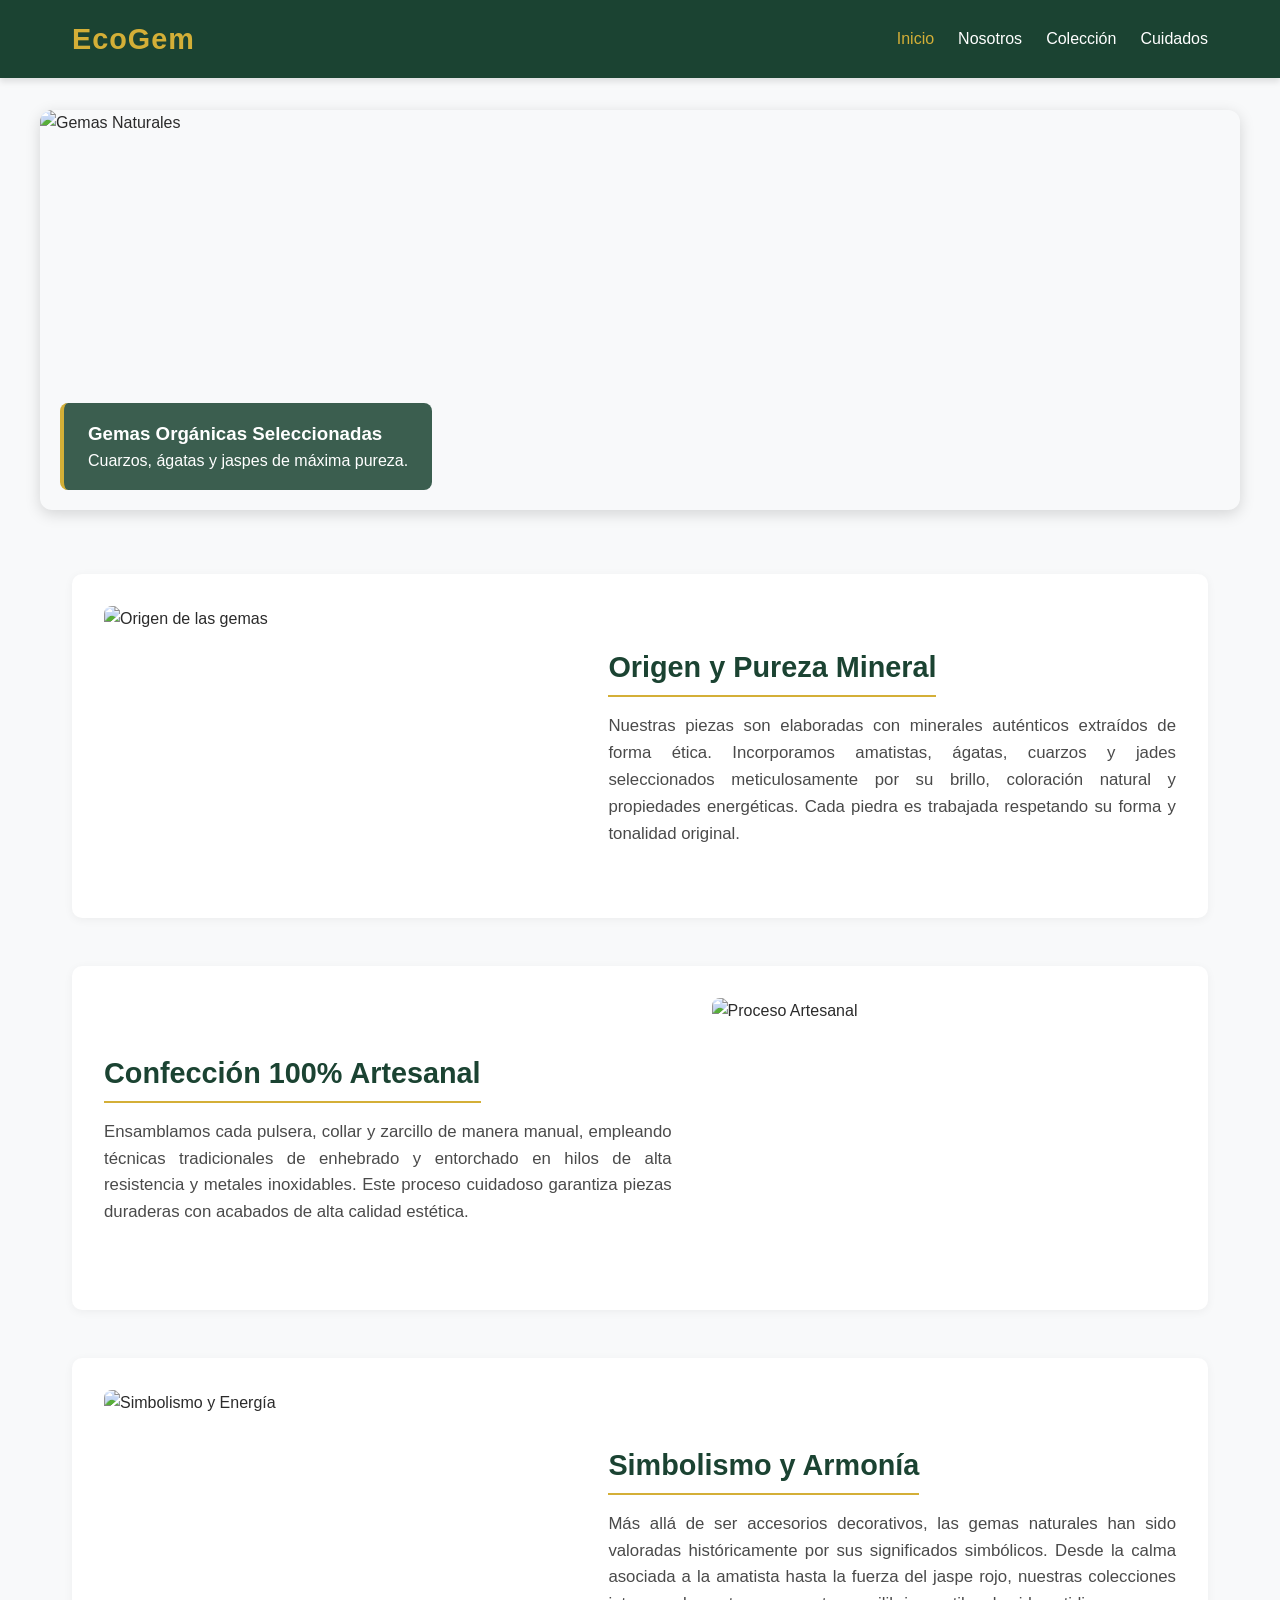
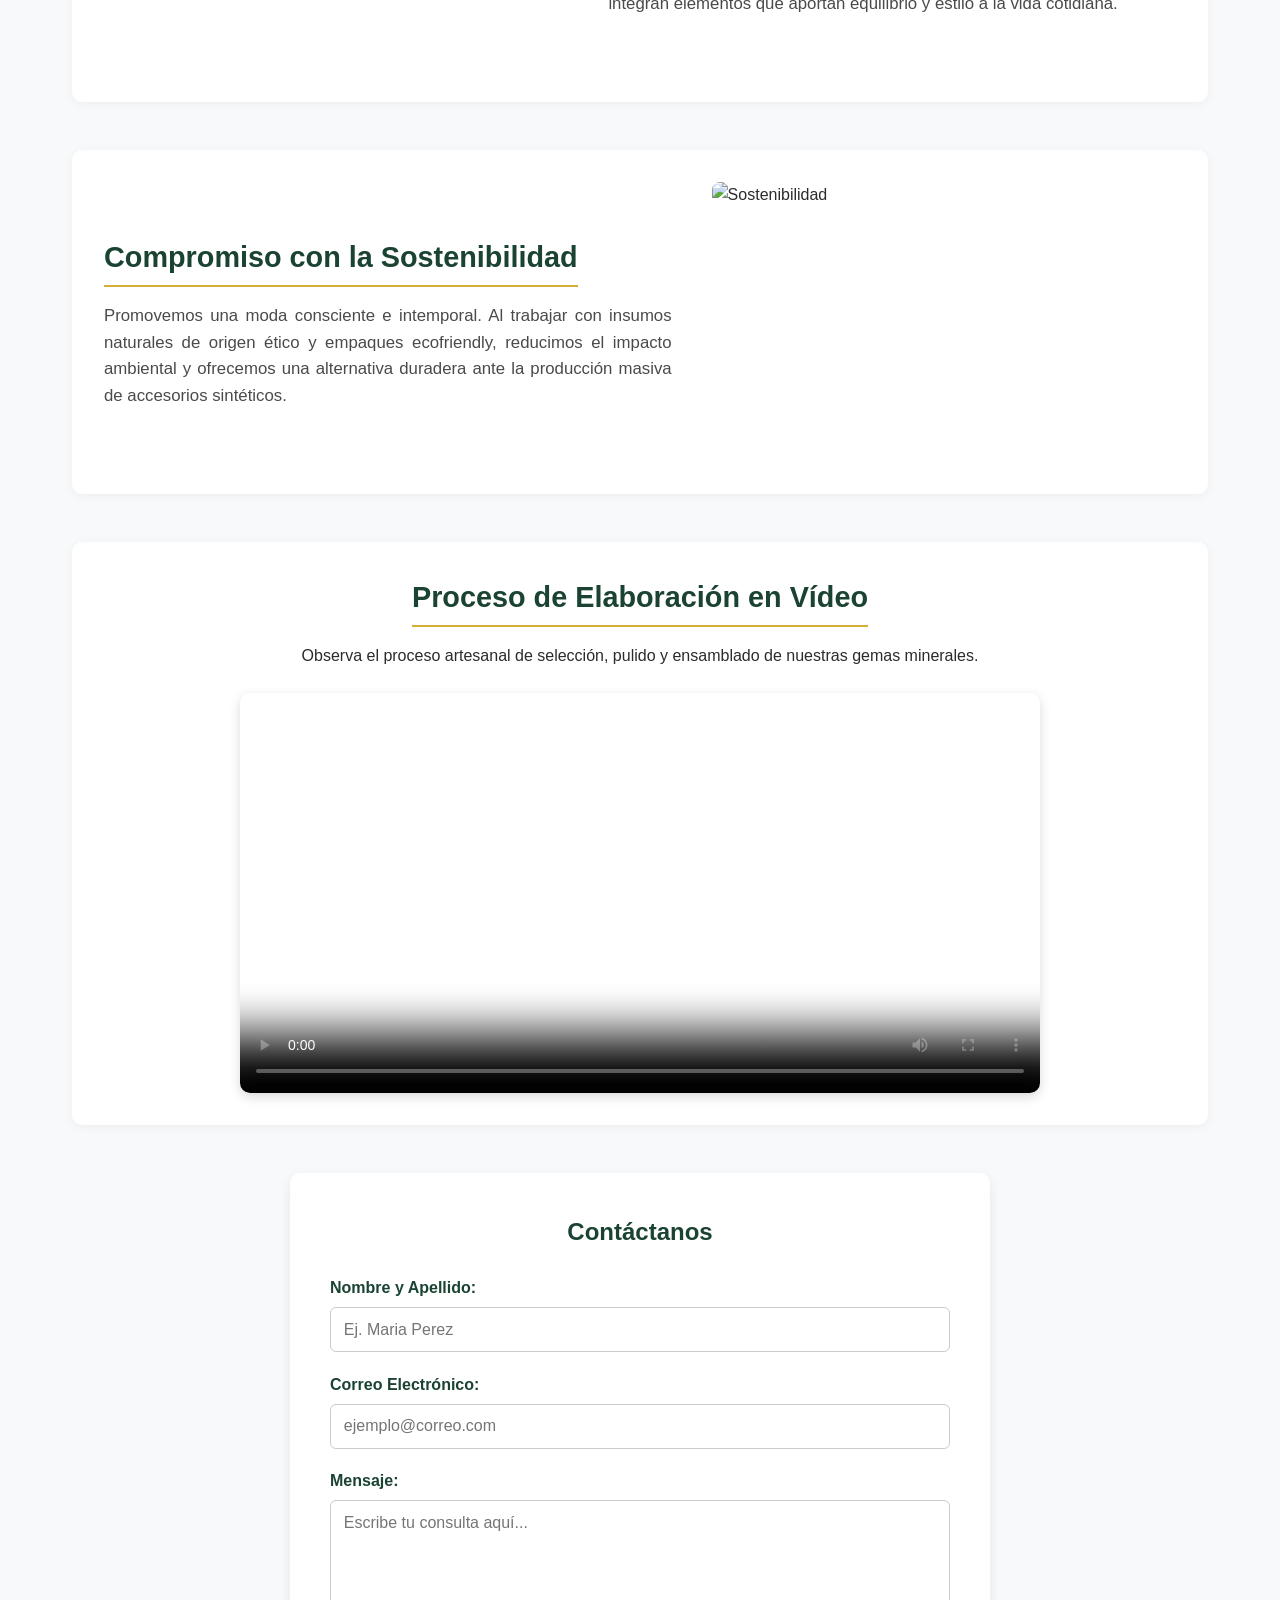
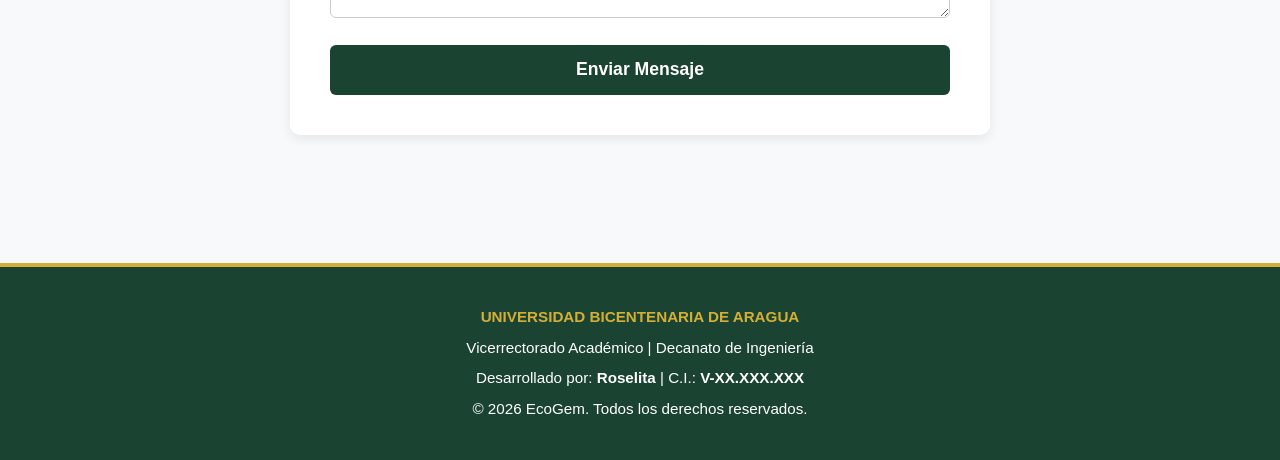
==== index.html @ ccf5cc25 "Rename index.html.txt to index.html" ====
<!DOCTYPE html>
<html lang="es">
<head>
    <meta charset="UTF-8">
    <meta name="viewport" content="width=device-width, initial-scale=1.0">
    <title>EcoGem | Bisutería Fina y Gemas Naturales</title>
    <link rel="stylesheet" href="estilos.css">
</head>
<body>

    <!-- NAVBAR (Menú de Navegación) -->
    <header>
        <nav class="navbar">
            <a href="index.html" class="logo">EcoGem</a>
            <ul class="nav-links">
                <li><a href="index.html" class="active">Inicio</a></li>
                <li><a href="nosotros.html">Nosotros</a></li>
                <li><a href="coleccion.html">Colección</a></li>
                <li><a href="cuidados.html">Cuidados</a></li>
            </ul>
        </nav>
    </header>

    <!-- SLIDER (Carrusel de Imágenes) -->
    <div class="slider-container">
        <div class="slides">
            <div class="slide">
                <img src="https://images.unsplash.com/photo-1535632066927-ab7c9ab60908?auto=format&fit=crop&w=1200&q=80" alt="Gemas Naturales">
                <div class="slide-caption">
                    <h3>Gemas Orgánicas Seleccionadas</h3>
                    <p>Cuarzos, ágatas y jaspes de máxima pureza.</p>
                </div>
            </div>
            <div class="slide">
                <img src="https://images.unsplash.com/photo-1599643478518-a784e5dc4c8f?auto=format&fit=crop&w=1200&q=80" alt="Diseño Artesanal">
                <div class="slide-caption">
                    <h3>Diseño Exclusivo y Artesanal</h3>
                    <p>Cada pieza cuenta una historia única e irrepetible.</p>
                </div>
            </div>
            <div class="slide">
                <img src="https://images.unsplash.com/photo-1611591475193-270830403f7a?auto=format&fit=crop&w=1200&q=80" alt="Bisutería Fina">
                <div class="slide-caption">
                    <h3>Elegancia Atemporal</h3>
                    <p>Complementos diseñados para resaltar tu personalidad.</p>
                </div>
            </div>
        </div>
    </div>

    <!-- CONTENIDO PRINCIPAL: 4 SECCIONES DE INFORMACIÓN -->
    <main class="container">

        <!-- Sección 1 -->
        <section class="section-info">
            <img src="https://images.unsplash.com/photo-1515562141207-7a88fb7ce338?auto=format&fit=crop&w=600&q=80" alt="Origen de las gemas">
            <div class="section-text">
                <h2>Origen y Pureza Mineral</h2>
                <p>Nuestras piezas son elaboradas con minerales auténticos extraídos de forma ética. Incorporamos amatistas, ágatas, cuarzos y jades seleccionados meticulosamente por su brillo, coloración natural y propiedades energéticas. Cada piedra es trabajada respetando su forma y tonalidad original.</p>
            </div>
        </section>

        <!-- Sección 2 (Reverse) -->
        <section class="section-info reverse">
            <img src="https://images.unsplash.com/photo-1605100804763-247f67b3557e?auto=format&fit=crop&w=600&q=80" alt="Proceso Artesanal">
            <div class="section-text">
                <h2>Confección 100% Artesanal</h2>
                <p>Ensamblamos cada pulsera, collar y zarcillo de manera manual, empleando técnicas tradicionales de enhebrado y entorchado en hilos de alta resistencia y metales inoxidables. Este proceso cuidadoso garantiza piezas duraderas con acabados de alta calidad estética.</p>
            </div>
        </section>

        <!-- Sección 3 -->
        <section class="section-info">
            <img src="https://images.unsplash.com/photo-1535632066927-ab7c9ab60908?auto=format&fit=crop&w=600&q=80" alt="Simbolismo y Energía">
            <div class="section-text">
                <h2>Simbolismo y Armonía</h2>
                <p>Más allá de ser accesorios decorativos, las gemas naturales han sido valoradas históricamente por sus significados simbólicos. Desde la calma asociada a la amatista hasta la fuerza del jaspe rojo, nuestras colecciones integran elementos que aportan equilibrio y estilo a la vida cotidiana.</p>
            </div>
        </section>

        <!-- Sección 4 (Reverse) -->
        <section class="section-info reverse">
            <img src="https://images.unsplash.com/photo-1611591475193-270830403f7a?auto=format&fit=crop&w=600&q=80" alt="Sostenibilidad">
            <div class="section-text">
                <h2>Compromiso con la Sostenibilidad</h2>
                <p>Promovemos una moda consciente e intemporal. Al trabajar con insumos naturales de origen ético y empaques ecofriendly, reducimos el impacto ambiental y ofrecemos una alternativa duradera ante la producción masiva de accesorios sintéticos.</p>
            </div>
        </section>

        <!-- SECCIÓN DE VÍDEO EN FORMATO WEB HTML5 -->
        <section class="video-section">
            <h2>Proceso de Elaboración en Vídeo</h2>
            <p>Observa el proceso artesanal de selección, pulido y ensamblado de nuestras gemas minerales.</p>
            <div class="video-wrapper">
                <video controls poster="https://images.unsplash.com/photo-1599643478518-a784e5dc4c8f?auto=format&fit=crop&w=800&q=80">
                    <source src="https://commondatastorage.googleapis.com/gtv-videos-bucket/sample/ForBiggerBlazes.mp4" type="video/mp4">
                    Tu navegador no soporta el formato de vídeo web HTML5.
                </video>
            </div>
        </section>

        <!-- FORMULARIO DE CONTACTO CON VALIDACIÓN REQUIRED -->
        <section class="contact-section">
            <h2>Contáctanos</h2>
            <form action="#" method="POST">
                <div class="form-group">
                    <label for="nombre">Nombre y Apellido:</label>
                    <input type="text" id="nombre" name="nombre" placeholder="Ej. Maria Perez" required>
                </div>
                <div class="form-group">
                    <label for="email">Correo Electrónico:</label>
                    <input type="email" id="email" name="email" placeholder="ejemplo@correo.com" required>
                </div>
                <div class="form-group">
                    <label for="mensaje">Mensaje:</label>
                    <textarea id="mensaje" name="mensaje" rows="5" placeholder="Escribe tu consulta aquí..." required></textarea>
                </div>
                <button type="submit" class="btn-submit">Enviar Mensaje</button>
            </form>
        </section>

    </main>

    <!-- FOOTER INSTITUCIONAL -->
    <footer>
        <p class="footer-brand">UNIVERSIDAD BICENTENARIA DE ARAGUA</p>
        <p>Vicerrectorado Académico | Decanato de Ingeniería</p>
        <p>Desarrollado por: <strong>Roselita</strong> | C.I.: <strong>V-XX.XXX.XXX</strong></p>
        <p>&copy; 2026 EcoGem. Todos los derechos reservados.</p>
    </footer>

</body>
</html>
---- estilos.css ----
/* ===================================================
   ESTILOS GLOBALES - ECOGEM
   Paleta: Verde Esmeralda (#1b4332), Dorado (#d4af37), 
   Fondo Claro (#f8f9fa), Texto Oscuro (#2b2b2b)
   =================================================== */

* {
    margin: 0;
    padding: 0;
    box-sizing: border-box;
    font-family: 'Segoe UI', Tahoma, Geneva, Verdana, sans-serif;
}

body {
    background-color: #f8f9fa;
    color: #2b2b2b;
    line-height: 1.6;
}

/* --- HEADER Y NAVBAR --- */
header {
    background-color: #1b4332;
    position: sticky;
    top: 0;
    z-index: 1000;
    box-shadow: 0 4px 6px rgba(0, 0, 0, 0.1);
}

.navbar {
    display: flex;
    justify-content: space-between;
    align-items: center;
    max-width: 1200px;
    margin: 0 auto;
    padding: 1rem 2rem;
}

.logo {
    color: #d4af37;
    font-size: 1.8rem;
    font-weight: bold;
    text-decoration: none;
    letter-spacing: 1px;
}

.nav-links {
    list-style: none;
    display: flex;
    gap: 1.5rem;
}

.nav-links a {
    color: #ffffff;
    text-decoration: none;
    font-weight: 500;
    transition: color 0.3s ease;
}

.nav-links a:hover,
.nav-links a.active {
    color: #d4af37;
}

/* --- SLIDER / CARRUSEL CON CSS --- */
.slider-container {
    max-width: 1200px;
    margin: 2rem auto;
    position: relative;
    overflow: hidden;
    border-radius: 12px;
    box-shadow: 0 4px 15px rgba(0, 0, 0, 0.15);
}

.slides {
    display: flex;
    width: 300%;
    animation: slideAnimation 12s infinite ease-in-out;
}

.slide {
    width: 33.333%;
    position: relative;
}

.slide img {
    width: 100%;
    height: 400px;
    object-fit: cover;
    display: block;
}

.slide-caption {
    position: absolute;
    bottom: 20px;
    left: 20px;
    background: rgba(27, 67, 50, 0.85);
    color: #ffffff;
    padding: 1rem 1.5rem;
    border-radius: 8px;
    border-left: 4px solid #d4af37;
}

@keyframes slideAnimation {
    0%, 28% { transform: translateX(0%); }
    33%, 61% { transform: translateX(-33.333%); }
    66%, 95% { transform: translateX(-66.666%); }
    100% { transform: translateX(0%); }
}

/* --- SECCIONES DE INFORMACIÓN --- */
.container {
    max-width: 1200px;
    margin: 0 auto;
    padding: 2rem;
}

.section-info {
    display: flex;
    align-items: center;
    gap: 2.5rem;
    margin-bottom: 3rem;
    background-color: #ffffff;
    padding: 2rem;
    border-radius: 10px;
    box-shadow: 0 2px 10px rgba(0, 0, 0, 0.05);
}

.section-info.reverse {
    flex-direction: row-reverse;
}

.section-info img {
    width: 45%;
    height: 280px;
    object-fit: cover;
    border-radius: 8px;
}

.section-text {
    width: 55%;
}

.section-text h2 {
    color: #1b4332;
    margin-bottom: 1rem;
    font-size: 1.8rem;
    border-bottom: 2px solid #d4af37;
    display: inline-block;
    padding-bottom: 0.3rem;
}

.section-text p {
    color: #4a4a4a;
    font-size: 1.05rem;
    text-align: justify;
}

/* --- SECCIÓN DE VÍDEO MULTIMEDIA WEB --- */
.video-section {
    background-color: #ffffff;
    padding: 2rem;
    border-radius: 10px;
    margin-bottom: 3rem;
    text-align: center;
    box-shadow: 0 2px 10px rgba(0, 0, 0, 0.05);
}

.video-section h2 {
    color: #1b4332;
    margin-bottom: 1rem;
    font-size: 1.8rem;
    border-bottom: 2px solid #d4af37;
    display: inline-block;
    padding-bottom: 0.3rem;
}

.video-wrapper {
    margin-top: 1.5rem;
    display: flex;
    justify-content: center;
}

.video-wrapper video {
    width: 100%;
    max-width: 800px;
    height: auto;
    border-radius: 10px;
    box-shadow: 0 4px 12px rgba(0, 0, 0, 0.15);
}

/* --- FORMULARIO DE CONTACTO --- */
.contact-section {
    background-color: #ffffff;
    padding: 2.5rem;
    border-radius: 10px;
    max-width: 700px;
    margin: 3rem auto;
    box-shadow: 0 4px 12px rgba(0, 0, 0, 0.08);
}

.contact-section h2 {
    text-align: center;
    color: #1b4332;
    margin-bottom: 1.5rem;
}

.form-group {
    margin-bottom: 1.2rem;
}

.form-group label {
    display: block;
    margin-bottom: 0.4rem;
    font-weight: 600;
    color: #1b4332;
}

.form-group input,
.form-group textarea {
    width: 100%;
    padding: 0.8rem;
    border: 1px solid #cccccc;
    border-radius: 6px;
    font-size: 1rem;
    transition: border-color 0.3s ease;
}

.form-group input:focus,
.form-group textarea:focus {
    outline: none;
    border-color: #1b4332;
    box-shadow: 0 0 5px rgba(27, 67, 50, 0.3);
}

.btn-submit {
    width: 100%;
    background-color: #1b4332;
    color: #ffffff;
    padding: 0.9rem;
    border: none;
    border-radius: 6px;
    font-size: 1.1rem;
    font-weight: bold;
    cursor: pointer;
    transition: background-color 0.3s ease;
}

.btn-submit:hover {
    background-color: #2d6a4f;
}

/* --- FOOTER / PIE DE PÁGINA --- */
footer {
    background-color: #1b4332;
    color: #ffffff;
    padding: 2rem 1rem;
    text-align: center;
    margin-top: 3rem;
    border-top: 4px solid #d4af37;
}

footer p {
    margin: 0.4rem 0;
    font-size: 0.95rem;
}

.footer-brand {
    font-weight: bold;
    color: #d4af37;
}
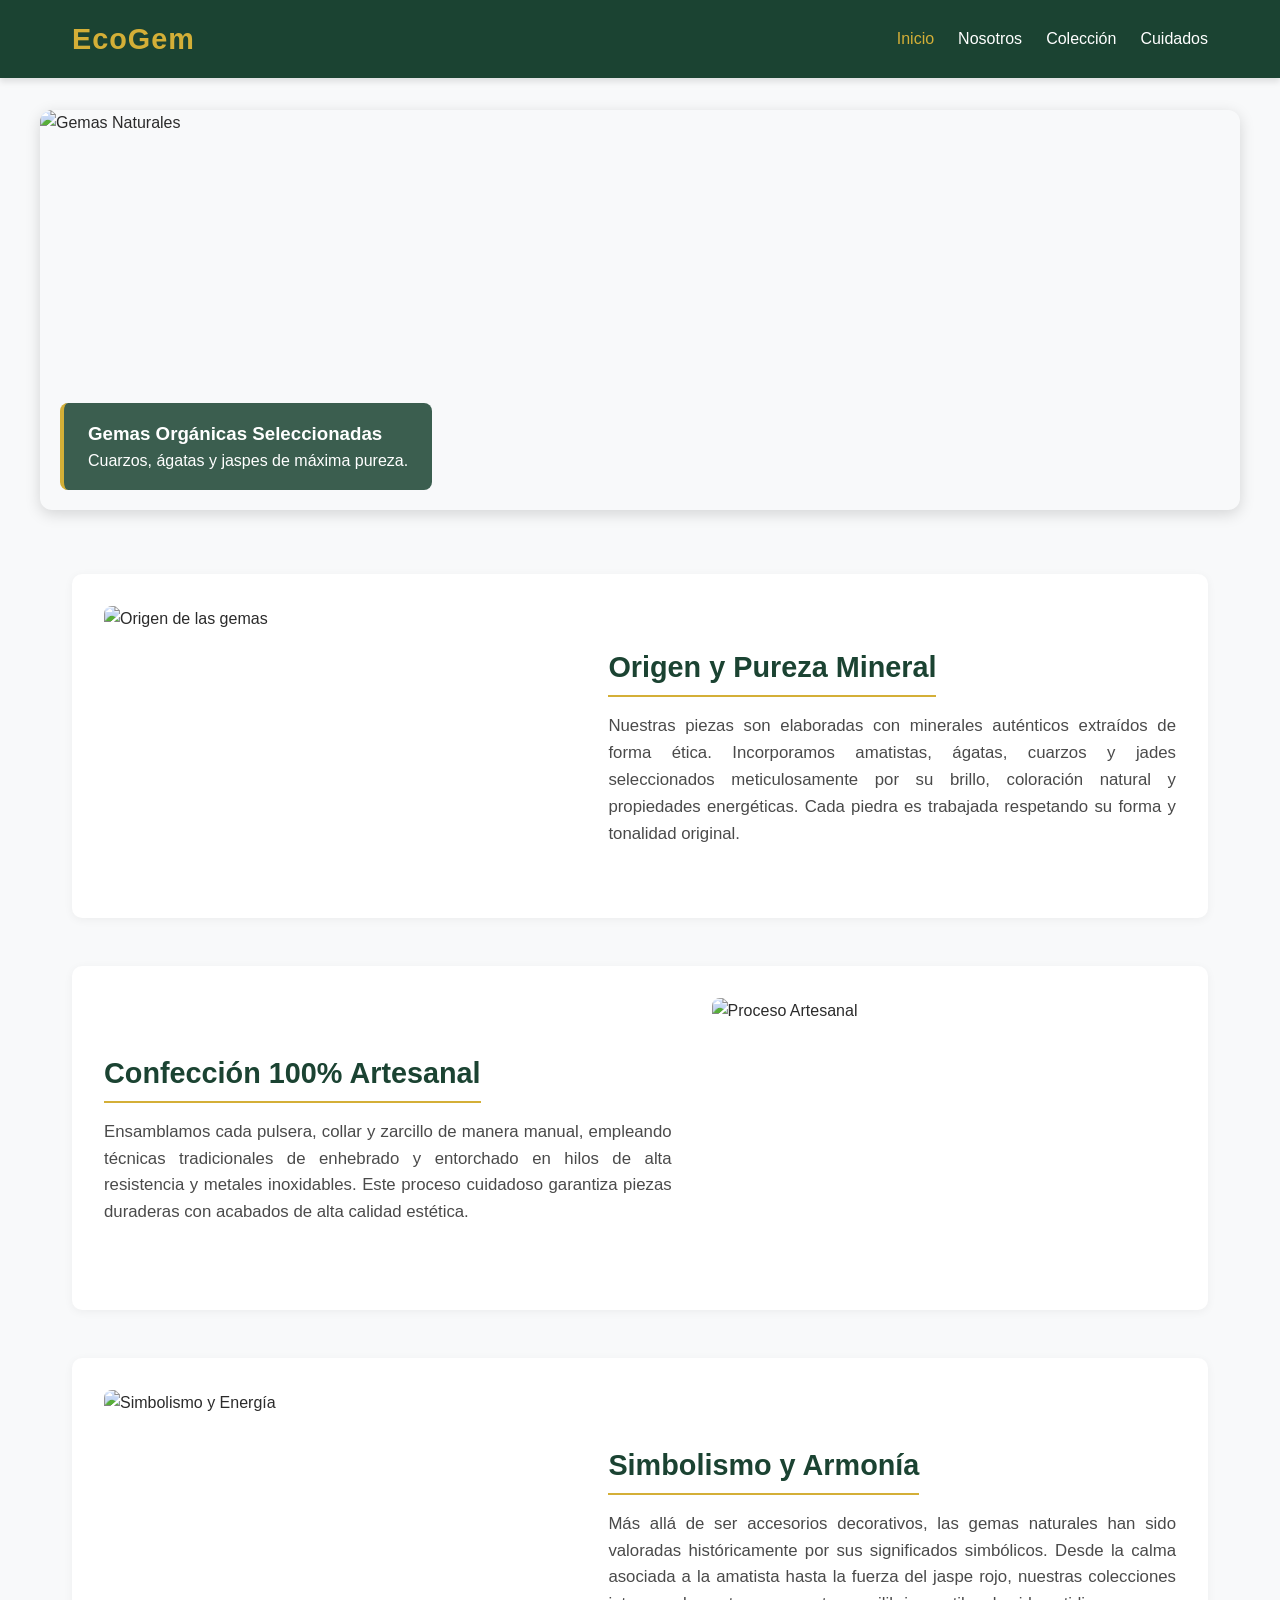
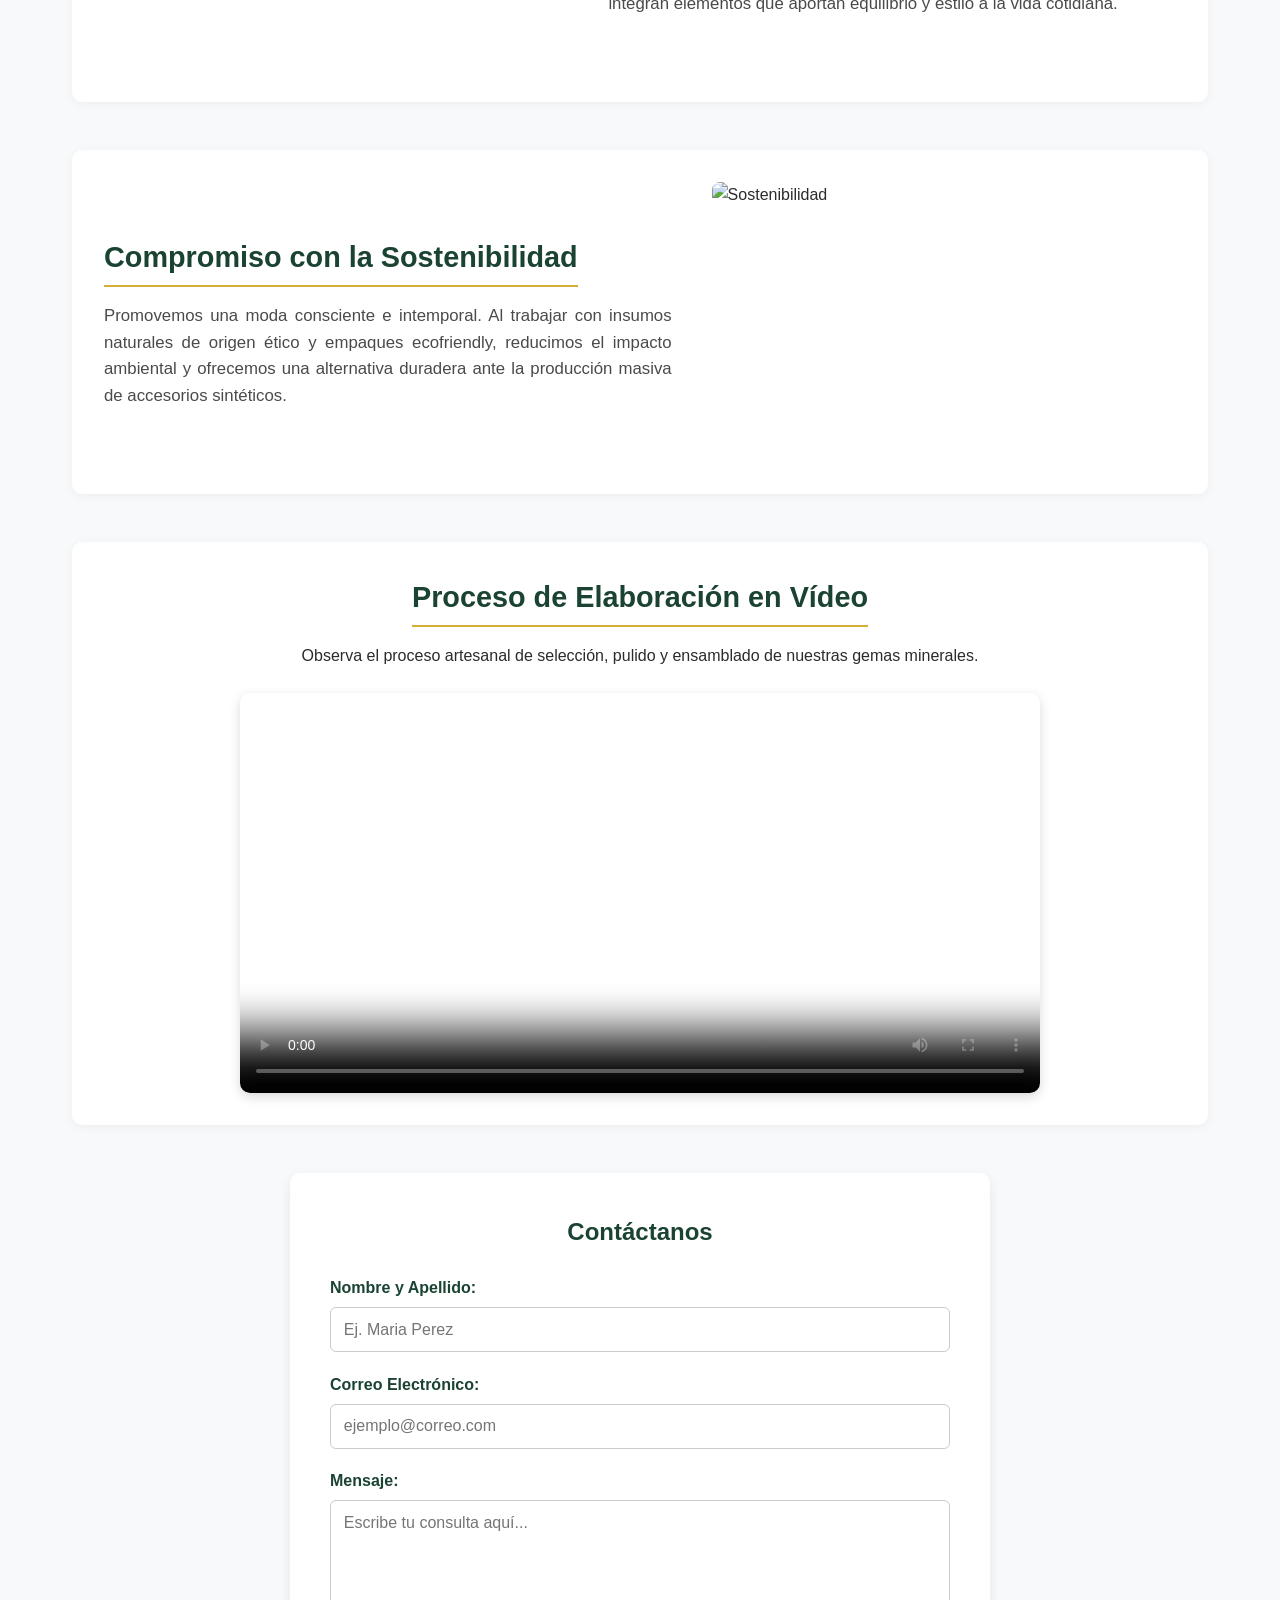
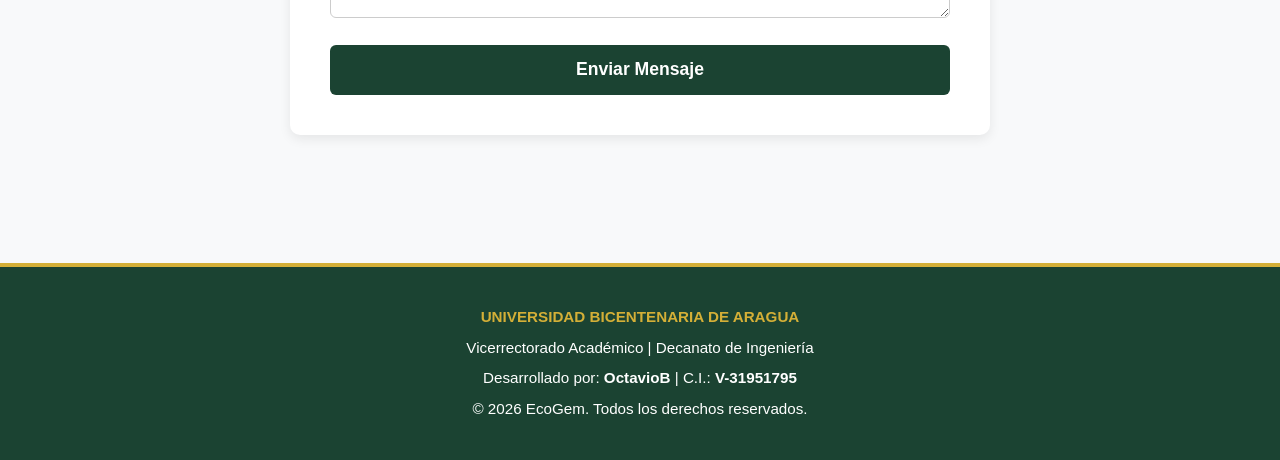
==== commit b5fb575e: "Update index.html with new content and structure The HTML file has been updated to include new conte" ====
--- a/index.html
+++ b/index.html
@@ -125,7 +125,7 @@
     <footer>
         <p class="footer-brand">UNIVERSIDAD BICENTENARIA DE ARAGUA</p>
         <p>Vicerrectorado Académico | Decanato de Ingeniería</p>
-        <p>Desarrollado por: <strong>Roselita</strong> | C.I.: <strong>V-XX.XXX.XXX</strong></p>
+        <p>Desarrollado por: <strong>OctavioB</strong> | C.I.: <strong>V-31951795</strong></p>
         <p>&copy; 2026 EcoGem. Todos los derechos reservados.</p>
     </footer>
 
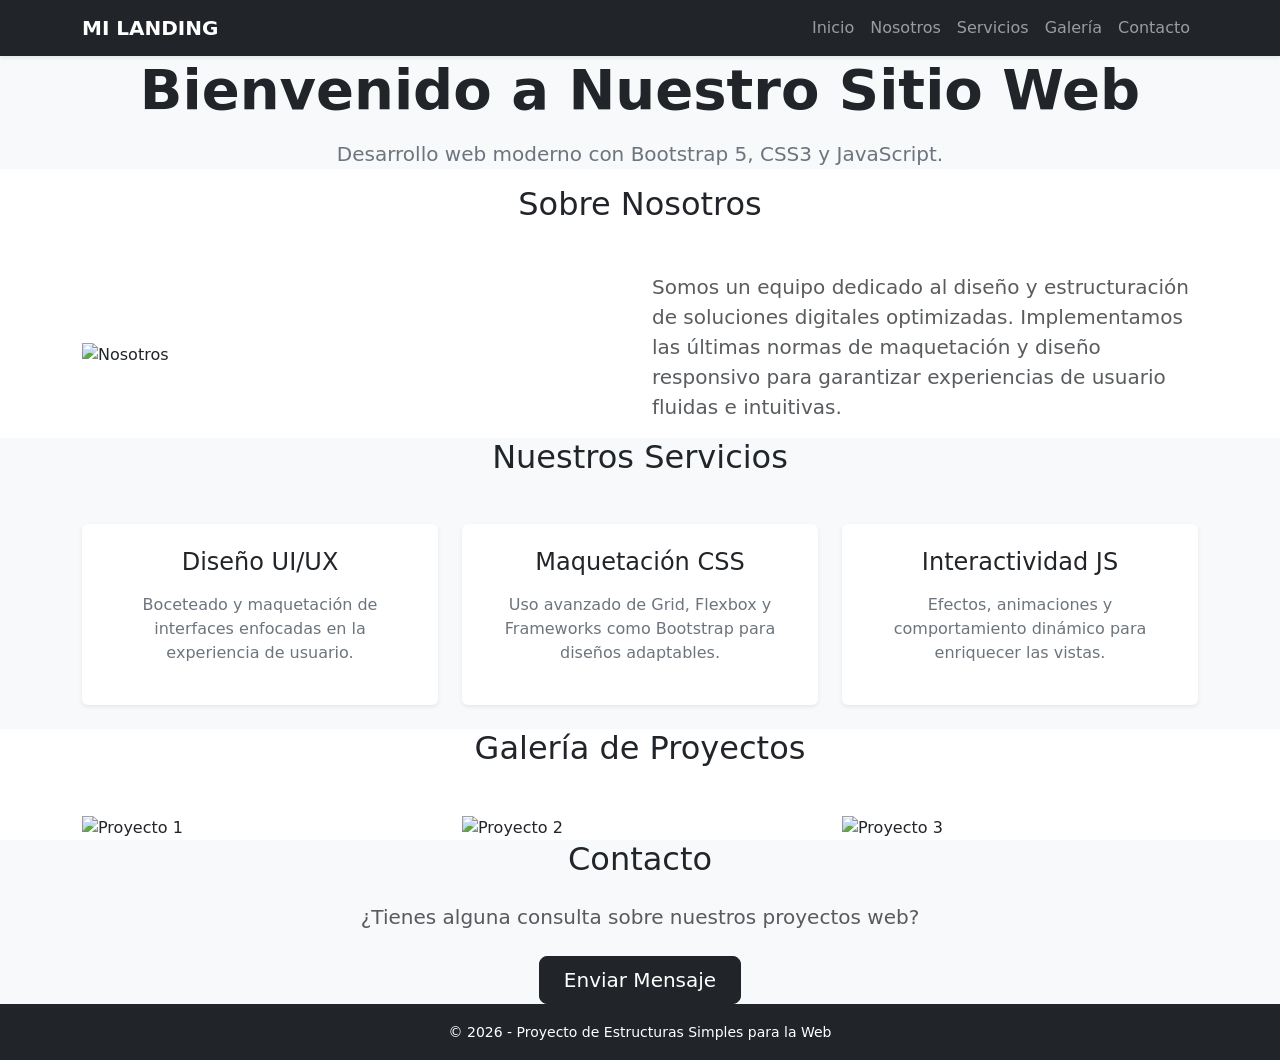
==== commit 7cd12832: "Replace EcoGem landing page with new structure" ====
--- a/index.html
+++ b/index.html
@@ -3,133 +3,131 @@
 <head>
     <meta charset="UTF-8">
     <meta name="viewport" content="width=device-width, initial-scale=1.0">
-    <title>EcoGem | Bisutería Fina y Gemas Naturales</title>
-    <link rel="stylesheet" href="estilos.css">
+    <title>Landing Page - Estructuras Simples para la Web</title>
+    <!-- Bootstrap CSS v5.3.2 -->
+    <link href="https://cdn.jsdelivr.net/npm/bootstrap@5.3.2/dist/css/bootstrap.min.css" rel="stylesheet">
+    <!-- Estilos Personalizados -->
+    <link rel="stylesheet" href="css/estilos.css">
 </head>
 <body>
 
-    <!-- NAVBAR (Menú de Navegación) -->
-    <header>
-        <nav class="navbar">
-            <a href="index.html" class="logo">EcoGem</a>
-            <ul class="nav-links">
-                <li><a href="index.html" class="active">Inicio</a></li>
-                <li><a href="nosotros.html">Nosotros</a></li>
-                <li><a href="coleccion.html">Colección</a></li>
-                <li><a href="cuidados.html">Cuidados</a></li>
-            </ul>
-        </nav>
-    </header>
+    <!-- Navbar Anclada Superior -->
+    <nav class="navbar navbar-expand-lg navbar-dark bg-dark sticky-top custom-navbar shadow-sm">
+        <div class="container">
+            <a class="navbar-brand fw-bold text-uppercase" href="#inicio">Mi Landing</a>
+            <button class="navbar-toggler" type="button" data-bs-toggle="collapse" data-bs-target="#navbarNav" aria-controls="navbarNav" aria-expanded="false" aria-label="Toggle navigation">
+                <span class="navbar-toggler-icon"></span>
+            </button>
+            <div class="collapse navbar-collapse" id="navbarNav">
+                <ul class="navbar-nav ms-auto">
+                    <li class="nav-item"><a class="nav-link" href="#inicio">Inicio</a></li>
+                    <li class="nav-item"><a class="nav-link" href="#nosotros">Nosotros</a></li>
+                    <li class="nav-item"><a class="nav-link" href="#servicios">Servicios</a></li>
+                    <li class="nav-item"><a class="nav-link" href="#galeria">Galería</a></li>
+                    <li class="nav-item"><a class="nav-link" href="#contacto">Contacto</a></li>
+                </ul>
+            </div>
+        </div>
+    </nav>
 
-    <!-- SLIDER (Carrusel de Imágenes) -->
-    <div class="slider-container">
-        <div class="slides">
-            <div class="slide">
-                <img src="https://images.unsplash.com/photo-1535632066927-ab7c9ab60908?auto=format&fit=crop&w=1200&q=80" alt="Gemas Naturales">
-                <div class="slide-caption">
-                    <h3>Gemas Orgánicas Seleccionadas</h3>
-                    <p>Cuarzos, ágatas y jaspes de máxima pureza.</p>
+    <!-- Sección Inicio -->
+    <section id="inicio" class="section-padding bg-light text-center">
+        <div class="container">
+            <h1 class="section-title display-4 fw-bold">Bienvenido a Nuestro Sitio Web</h1>
+            <p class="lead mt-3 text-secondary">Desarrollo web moderno con Bootstrap 5, CSS3 y JavaScript.</p>
+        </div>
+    </section>
+
+    <!-- Sección Nosotros -->
+    <section id="nosotros" class="section-padding bg-white">
+        <div class="container">
+            <h2 class="section-title text-center mb-5">Sobre Nosotros</h2>
+            <div class="row align-items-center">
+                <div class="col-md-6 mb-4 mb-md-0">
+                    <div class="img-frame-container">
+                        <img src="https://picsum.photos/600/400?random=1" alt="Nosotros" class="img-fluid custom-framed-img">
+                    </div>
                 </div>
-            </div>
-            <div class="slide">
-                <img src="https://images.unsplash.com/photo-1599643478518-a784e5dc4c8f?auto=format&fit=crop&w=1200&q=80" alt="Diseño Artesanal">
-                <div class="slide-caption">
-                    <h3>Diseño Exclusivo y Artesanal</h3>
-                    <p>Cada pieza cuenta una historia única e irrepetible.</p>
-                </div>
-            </div>
-            <div class="slide">
-                <img src="https://images.unsplash.com/photo-1611591475193-270830403f7a?auto=format&fit=crop&w=1200&q=80" alt="Bisutería Fina">
-                <div class="slide-caption">
-                    <h3>Elegancia Atemporal</h3>
-                    <p>Complementos diseñados para resaltar tu personalidad.</p>
+                <div class="col-md-6">
+                    <p class="fs-5 text-muted">
+                        Somos un equipo dedicado al diseño y estructuración de soluciones digitales optimizadas. Implementamos las últimas normas de maquetación y diseño responsivo para garantizar experiencias de usuario fluidas e intuitivas.
+                    </p>
                 </div>
             </div>
         </div>
-    </div>
+    </section>
 
-    <!-- CONTENIDO PRINCIPAL: 4 SECCIONES DE INFORMACIÓN -->
-    <main class="container">
+    <!-- Sección Servicios -->
+    <section id="servicios" class="section-padding bg-light">
+        <div class="container">
+            <h2 class="section-title text-center mb-5">Nuestros Servicios</h2>
+            <div class="row text-center">
+                <div class="col-md-4 mb-4">
+                    <div class="p-4 bg-white rounded shadow-sm h-100">
+                        <h3 class="h4 mb-3">Diseño UI/UX</h3>
+                        <p class="text-secondary">Boceteado y maquetación de interfaces enfocadas en la experiencia de usuario.</p>
+                    </div>
+                </div>
+                <div class="col-md-4 mb-4">
+                    <div class="p-4 bg-white rounded shadow-sm h-100">
+                        <h3 class="h4 mb-3">Maquetación CSS</h3>
+                        <p class="text-secondary">Uso avanzado de Grid, Flexbox y Frameworks como Bootstrap para diseños adaptables.</p>
+                    </div>
+                </div>
+                <div class="col-md-4 mb-4">
+                    <div class="p-4 bg-white rounded shadow-sm h-100">
+                        <h3 class="h4 mb-3">Interactividad JS</h3>
+                        <p class="text-secondary">Efectos, animaciones y comportamiento dinámico para enriquecer las vistas.</p>
+                    </div>
+                </div>
+            </div>
+        </div>
+    </section>
 
-        <!-- Sección 1 -->
-        <section class="section-info">
-            <img src="https://images.unsplash.com/photo-1515562141207-7a88fb7ce338?auto=format&fit=crop&w=600&q=80" alt="Origen de las gemas">
-            <div class="section-text">
-                <h2>Origen y Pureza Mineral</h2>
-                <p>Nuestras piezas son elaboradas con minerales auténticos extraídos de forma ética. Incorporamos amatistas, ágatas, cuarzos y jades seleccionados meticulosamente por su brillo, coloración natural y propiedades energéticas. Cada piedra es trabajada respetando su forma y tonalidad original.</p>
+    <!-- Sección Galería -->
+    <section id="galeria" class="section-padding bg-white">
+        <div class="container">
+            <h2 class="section-title text-center mb-5">Galería de Proyectos</h2>
+            <div class="row g-4">
+                <div class="col-md-4">
+                    <div class="img-frame-container">
+                        <img src="https://picsum.photos/500/350?random=2" alt="Proyecto 1" class="img-fluid custom-framed-img">
+                    </div>
+                </div>
+                <div class="col-md-4">
+                    <div class="img-frame-container">
+                        <img src="https://picsum.photos/500/350?random=3" alt="Proyecto 2" class="img-fluid custom-framed-img">
+                    </div>
+                </div>
+                <div class="col-md-4">
+                    <div class="img-frame-container">
+                        <img src="https://picsum.photos/500/350?random=4" alt="Proyecto 3" class="img-fluid custom-framed-img">
+                    </div>
+                </div>
             </div>
-        </section>
+        </div>
+    </section>
 
-        <!-- Sección 2 (Reverse) -->
-        <section class="section-info reverse">
-            <img src="https://images.unsplash.com/photo-1605100804763-247f67b3557e?auto=format&fit=crop&w=600&q=80" alt="Proceso Artesanal">
-            <div class="section-text">
-                <h2>Confección 100% Artesanal</h2>
-                <p>Ensamblamos cada pulsera, collar y zarcillo de manera manual, empleando técnicas tradicionales de enhebrado y entorchado en hilos de alta resistencia y metales inoxidables. Este proceso cuidadoso garantiza piezas duraderas con acabados de alta calidad estética.</p>
-            </div>
-        </section>
+    <!-- Sección Contacto -->
+    <section id="contacto" class="section-padding bg-light">
+        <div class="container text-center">
+            <h2 class="section-title mb-4">Contacto</h2>
+            <p class="lead text-muted mb-4">¿Tienes alguna consulta sobre nuestros proyectos web?</p>
+            <a href="mailto:contacto@ejemplo.com" class="btn btn-dark btn-lg px-4">Enviar Mensaje</a>
+        </div>
+    </section>
 
-        <!-- Sección 3 -->
-        <section class="section-info">
-            <img src="https://images.unsplash.com/photo-1535632066927-ab7c9ab60908?auto=format&fit=crop&w=600&q=80" alt="Simbolismo y Energía">
-            <div class="section-text">
-                <h2>Simbolismo y Armonía</h2>
-                <p>Más allá de ser accesorios decorativos, las gemas naturales han sido valoradas históricamente por sus significados simbólicos. Desde la calma asociada a la amatista hasta la fuerza del jaspe rojo, nuestras colecciones integran elementos que aportan equilibrio y estilo a la vida cotidiana.</p>
-            </div>
-        </section>
-
-        <!-- Sección 4 (Reverse) -->
-        <section class="section-info reverse">
-            <img src="https://images.unsplash.com/photo-1611591475193-270830403f7a?auto=format&fit=crop&w=600&q=80" alt="Sostenibilidad">
-            <div class="section-text">
-                <h2>Compromiso con la Sostenibilidad</h2>
-                <p>Promovemos una moda consciente e intemporal. Al trabajar con insumos naturales de origen ético y empaques ecofriendly, reducimos el impacto ambiental y ofrecemos una alternativa duradera ante la producción masiva de accesorios sintéticos.</p>
-            </div>
-        </section>
-
-        <!-- SECCIÓN DE VÍDEO EN FORMATO WEB HTML5 -->
-        <section class="video-section">
-            <h2>Proceso de Elaboración en Vídeo</h2>
-            <p>Observa el proceso artesanal de selección, pulido y ensamblado de nuestras gemas minerales.</p>
-            <div class="video-wrapper">
-                <video controls poster="https://images.unsplash.com/photo-1599643478518-a784e5dc4c8f?auto=format&fit=crop&w=800&q=80">
-                    <source src="https://commondatastorage.googleapis.com/gtv-videos-bucket/sample/ForBiggerBlazes.mp4" type="video/mp4">
-                    Tu navegador no soporta el formato de vídeo web HTML5.
-                </video>
-            </div>
-        </section>
-
-        <!-- FORMULARIO DE CONTACTO CON VALIDACIÓN REQUIRED -->
-        <section class="contact-section">
-            <h2>Contáctanos</h2>
-            <form action="#" method="POST">
-                <div class="form-group">
-                    <label for="nombre">Nombre y Apellido:</label>
-                    <input type="text" id="nombre" name="nombre" placeholder="Ej. Maria Perez" required>
-                </div>
-                <div class="form-group">
-                    <label for="email">Correo Electrónico:</label>
-                    <input type="email" id="email" name="email" placeholder="ejemplo@correo.com" required>
-                </div>
-                <div class="form-group">
-                    <label for="mensaje">Mensaje:</label>
-                    <textarea id="mensaje" name="mensaje" rows="5" placeholder="Escribe tu consulta aquí..." required></textarea>
-                </div>
-                <button type="submit" class="btn-submit">Enviar Mensaje</button>
-            </form>
-        </section>
-
-    </main>
-
-    <!-- FOOTER INSTITUCIONAL -->
-    <footer>
-        <p class="footer-brand">UNIVERSIDAD BICENTENARIA DE ARAGUA</p>
-        <p>Vicerrectorado Académico | Decanato de Ingeniería</p>
-        <p>Desarrollado por: <strong>OctavioB</strong> | C.I.: <strong>V-31951795</strong></p>
-        <p>&copy; 2026 EcoGem. Todos los derechos reservados.</p>
+    <!-- Footer -->
+    <footer class="bg-dark text-white text-center py-3">
+        <div class="container">
+            <small>&copy; 2026 - Proyecto de Estructuras Simples para la Web</small>
+        </div>
     </footer>
 
+    <!-- Bootstrap JS Bundle -->
+    <script src="https://cdn.jsdelivr.net/npm/bootstrap@5.3.2/dist/js/bootstrap.bundle.min.js"></script>
+    <!-- Script Personalizado JS -->
+    <script src="js/script.js"></script>
 </body>
 </html>
 
-
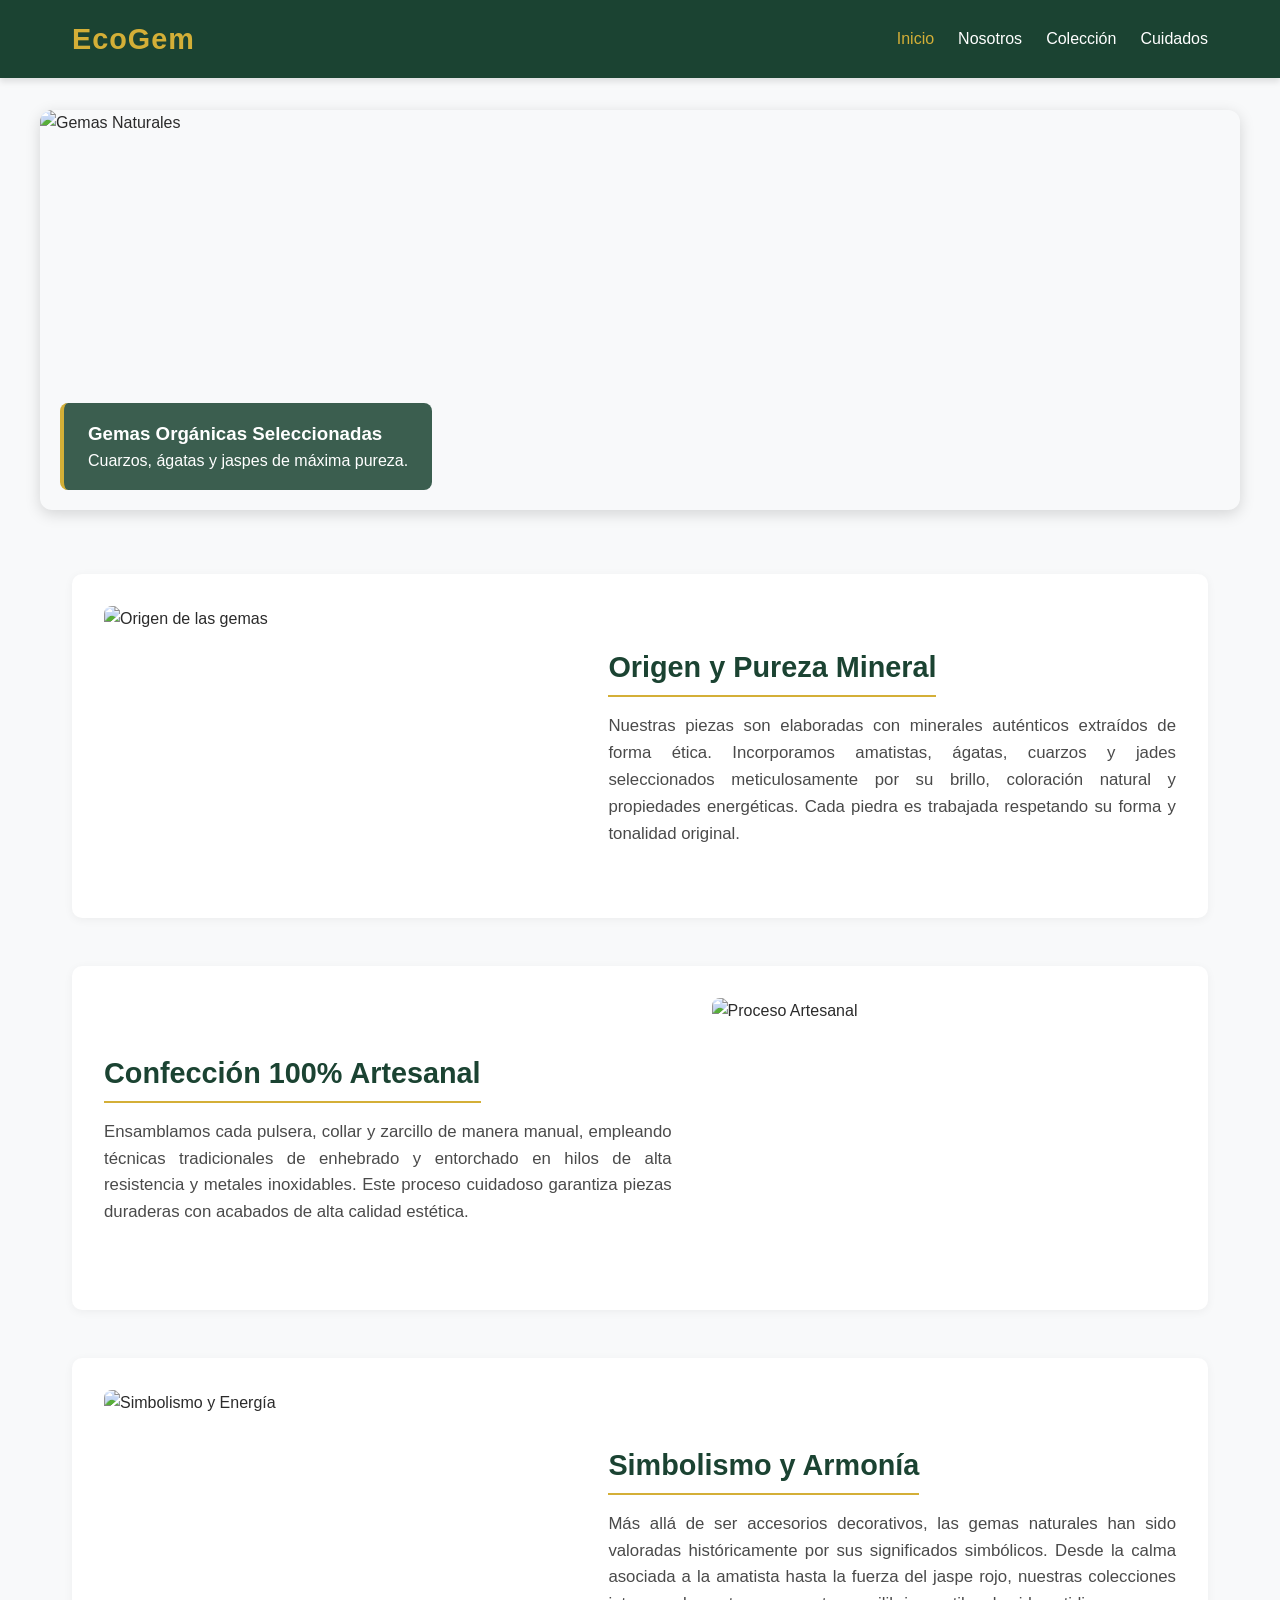
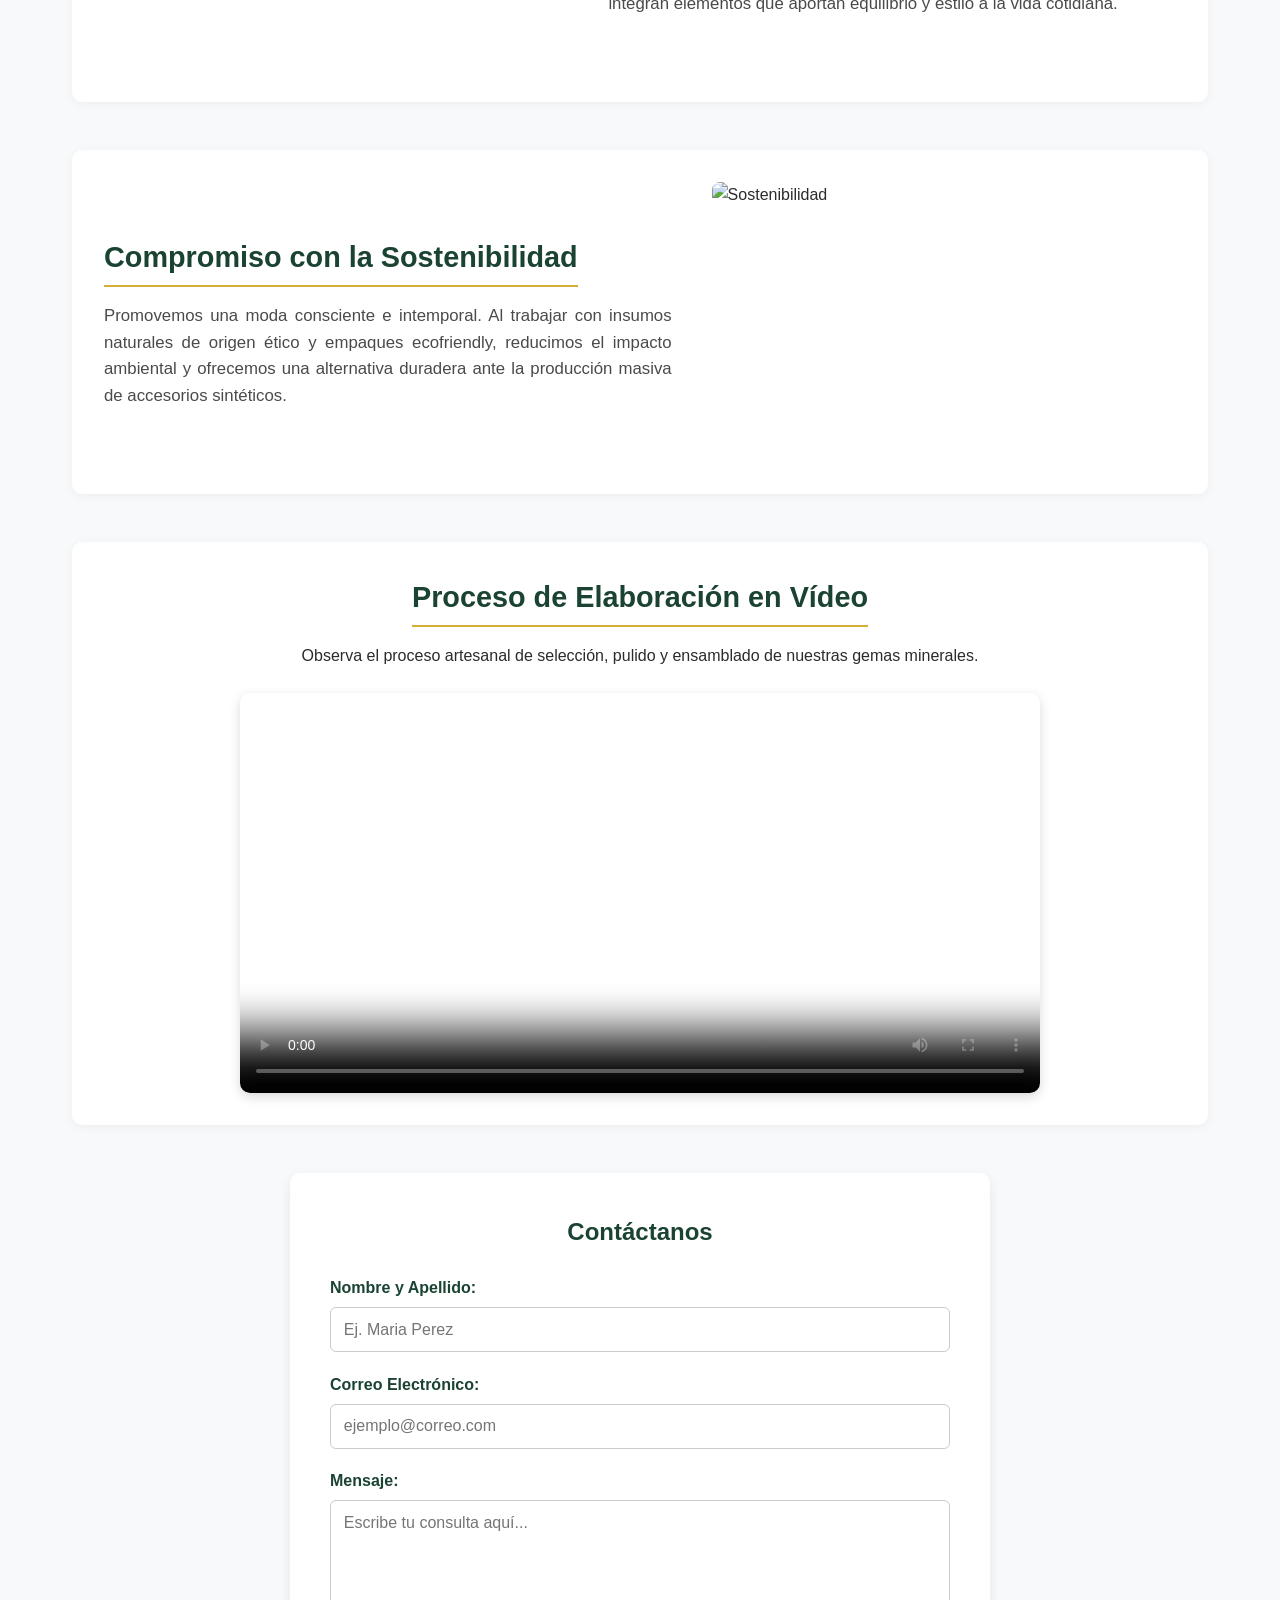
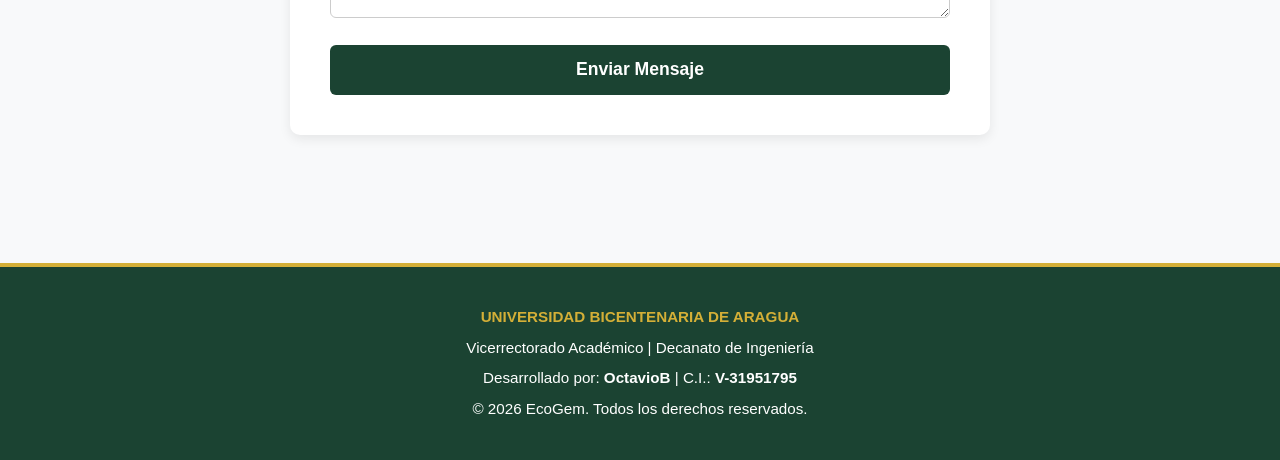
==== commit 4ea3a246: "Replace landing page with EcoGem website" ====
--- a/index.html
+++ b/index.html
@@ -3,131 +3,134 @@
 <head>
     <meta charset="UTF-8">
     <meta name="viewport" content="width=device-width, initial-scale=1.0">
-    <title>Landing Page - Estructuras Simples para la Web</title>
-    <!-- Bootstrap CSS v5.3.2 -->
-    <link href="https://cdn.jsdelivr.net/npm/bootstrap@5.3.2/dist/css/bootstrap.min.css" rel="stylesheet">
-    <!-- Estilos Personalizados -->
-    <link rel="stylesheet" href="css/estilos.css">
+    <title>EcoGem | Bisutería Fina y Gemas Naturales</title>
+    <link rel="stylesheet" href="estilos.css">
 </head>
 <body>
 
-    <!-- Navbar Anclada Superior -->
-    <nav class="navbar navbar-expand-lg navbar-dark bg-dark sticky-top custom-navbar shadow-sm">
-        <div class="container">
-            <a class="navbar-brand fw-bold text-uppercase" href="#inicio">Mi Landing</a>
-            <button class="navbar-toggler" type="button" data-bs-toggle="collapse" data-bs-target="#navbarNav" aria-controls="navbarNav" aria-expanded="false" aria-label="Toggle navigation">
-                <span class="navbar-toggler-icon"></span>
-            </button>
-            <div class="collapse navbar-collapse" id="navbarNav">
-                <ul class="navbar-nav ms-auto">
-                    <li class="nav-item"><a class="nav-link" href="#inicio">Inicio</a></li>
-                    <li class="nav-item"><a class="nav-link" href="#nosotros">Nosotros</a></li>
-                    <li class="nav-item"><a class="nav-link" href="#servicios">Servicios</a></li>
-                    <li class="nav-item"><a class="nav-link" href="#galeria">Galería</a></li>
-                    <li class="nav-item"><a class="nav-link" href="#contacto">Contacto</a></li>
-                </ul>
+    <!-- NAVBAR (Menú de Navegación) -->
+    <header>
+        <nav class="navbar">
+            <a href="index.html" class="logo">EcoGem</a>
+            <ul class="nav-links">
+                <li><a href="index.html" class="active">Inicio</a></li>
+                <li><a href="nosotros.html">Nosotros</a></li>
+                <li><a href="coleccion.html">Colección</a></li>
+                <li><a href="cuidados.html">Cuidados</a></li>
+            </ul>
+        </nav>
+    </header>
+
+    <!-- SLIDER (Carrusel de Imágenes) -->
+    <div class="slider-container">
+        <div class="slides">
+            <div class="slide">
+                <img src="https://images.unsplash.com/photo-1535632066927-ab7c9ab60908?auto=format&fit=crop&w=1200&q=80" alt="Gemas Naturales">
+                <div class="slide-caption">
+                    <h3>Gemas Orgánicas Seleccionadas</h3>
+                    <p>Cuarzos, ágatas y jaspes de máxima pureza.</p>
+                </div>
             </div>
-        </div>
-    </nav>
-
-    <!-- Sección Inicio -->
-    <section id="inicio" class="section-padding bg-light text-center">
-        <div class="container">
-            <h1 class="section-title display-4 fw-bold">Bienvenido a Nuestro Sitio Web</h1>
-            <p class="lead mt-3 text-secondary">Desarrollo web moderno con Bootstrap 5, CSS3 y JavaScript.</p>
-        </div>
-    </section>
-
-    <!-- Sección Nosotros -->
-    <section id="nosotros" class="section-padding bg-white">
-        <div class="container">
-            <h2 class="section-title text-center mb-5">Sobre Nosotros</h2>
-            <div class="row align-items-center">
-                <div class="col-md-6 mb-4 mb-md-0">
-                    <div class="img-frame-container">
-                        <img src="https://picsum.photos/600/400?random=1" alt="Nosotros" class="img-fluid custom-framed-img">
-                    </div>
+            <div class="slide">
+                <img src="https://images.unsplash.com/photo-1599643478518-a784e5dc4c8f?auto=format&fit=crop&w=1200&q=80" alt="Diseño Artesanal">
+                <div class="slide-caption">
+                    <h3>Diseño Exclusivo y Artesanal</h3>
+                    <p>Cada pieza cuenta una historia única e irrepetible.</p>
                 </div>
-                <div class="col-md-6">
-                    <p class="fs-5 text-muted">
-                        Somos un equipo dedicado al diseño y estructuración de soluciones digitales optimizadas. Implementamos las últimas normas de maquetación y diseño responsivo para garantizar experiencias de usuario fluidas e intuitivas.
-                    </p>
+            </div>
+            <div class="slide">
+                <img src="https://images.unsplash.com/photo-1611591475193-270830403f7a?auto=format&fit=crop&w=1200&q=80" alt="Bisutería Fina">
+                <div class="slide-caption">
+                    <h3>Elegancia Atemporal</h3>
+                    <p>Complementos diseñados para resaltar tu personalidad.</p>
                 </div>
             </div>
         </div>
-    </section>
+    </div>
 
-    <!-- Sección Servicios -->
-    <section id="servicios" class="section-padding bg-light">
-        <div class="container">
-            <h2 class="section-title text-center mb-5">Nuestros Servicios</h2>
-            <div class="row text-center">
-                <div class="col-md-4 mb-4">
-                    <div class="p-4 bg-white rounded shadow-sm h-100">
-                        <h3 class="h4 mb-3">Diseño UI/UX</h3>
-                        <p class="text-secondary">Boceteado y maquetación de interfaces enfocadas en la experiencia de usuario.</p>
-                    </div>
+    <!-- CONTENIDO PRINCIPAL: 4 SECCIONES DE INFORMACIÓN -->
+    <main class="container">
+
+        <!-- Sección 1 -->
+        <section class="section-info">
+            <img src="https://images.unsplash.com/photo-1515562141207-7a88fb7ce338?auto=format&fit=crop&w=600&q=80" alt="Origen de las gemas">
+            <div class="section-text">
+                <h2>Origen y Pureza Mineral</h2>
+                <p>Nuestras piezas son elaboradas con minerales auténticos extraídos de forma ética. Incorporamos amatistas, ágatas, cuarzos y jades seleccionados meticulosamente por su brillo, coloración natural y propiedades energéticas. Cada piedra es trabajada respetando su forma y tonalidad original.</p>
+            </div>
+        </section>
+
+        <!-- Sección 2 (Reverse) -->
+        <section class="section-info reverse">
+            <img src="https://images.unsplash.com/photo-1605100804763-247f67b3557e?auto=format&fit=crop&w=600&q=80" alt="Proceso Artesanal">
+            <div class="section-text">
+                <h2>Confección 100% Artesanal</h2>
+                <p>Ensamblamos cada pulsera, collar y zarcillo de manera manual, empleando técnicas tradicionales de enhebrado y entorchado en hilos de alta resistencia y metales inoxidables. Este proceso cuidadoso garantiza piezas duraderas con acabados de alta calidad estética.</p>
+            </div>
+        </section>
+
+        <!-- Sección 3 -->
+        <section class="section-info">
+            <img src="https://images.unsplash.com/photo-1535632066927-ab7c9ab60908?auto=format&fit=crop&w=600&q=80" alt="Simbolismo y Energía">
+            <div class="section-text">
+                <h2>Simbolismo y Armonía</h2>
+                <p>Más allá de ser accesorios decorativos, las gemas naturales han sido valoradas históricamente por sus significados simbólicos. Desde la calma asociada a la amatista hasta la fuerza del jaspe rojo, nuestras colecciones integran elementos que aportan equilibrio y estilo a la vida cotidiana.</p>
+            </div>
+        </section>
+
+        <!-- Sección 4 (Reverse) -->
+        <section class="section-info reverse">
+            <img src="https://images.unsplash.com/photo-1611591475193-270830403f7a?auto=format&fit=crop&w=600&q=80" alt="Sostenibilidad">
+            <div class="section-text">
+                <h2>Compromiso con la Sostenibilidad</h2>
+                <p>Promovemos una moda consciente e intemporal. Al trabajar con insumos naturales de origen ético y empaques ecofriendly, reducimos el impacto ambiental y ofrecemos una alternativa duradera ante la producción masiva de accesorios sintéticos.</p>
+            </div>
+        </section>
+
+        <!-- SECCIÓN DE VÍDEO EN FORMATO WEB HTML5 LOCAL -->
+        <section class="video-section">
+            <h2>Proceso de Elaboración en Vídeo</h2>
+            <p>Observa el proceso artesanal de selección, pulido y ensamblado de nuestras gemas minerales.</p>
+            <div class="video-wrapper">
+                <video controls poster="https://images.unsplash.com/photo-1599643478518-a784e5dc4c8f?auto=format&fit=crop&w=800&q=80">
+                    <source src="video.mp4" type="video/mp4">
+                    Tu navegador no soporta el formato de vídeo web HTML5.
+                </video>
+            </div>
+        </section>
+
+        <!-- FORMULARIO DE CONTACTO CON VALIDACIÓN REQUIRED -->
+        <section class="contact-section">
+            <h2>Contáctanos</h2>
+            <form action="#" method="POST">
+                <div class="form-group">
+                    <label for="nombre">Nombre y Apellido:</label>
+                    <input type="text" id="nombre" name="nombre" placeholder="Ej. Maria Perez" required>
                 </div>
-                <div class="col-md-4 mb-4">
-                    <div class="p-4 bg-white rounded shadow-sm h-100">
-                        <h3 class="h4 mb-3">Maquetación CSS</h3>
-                        <p class="text-secondary">Uso avanzado de Grid, Flexbox y Frameworks como Bootstrap para diseños adaptables.</p>
-                    </div>
+                <div class="form-group">
+                    <label for="email">Correo Electrónico:</label>
+                    <input type="email" id="email" name="email" placeholder="ejemplo@correo.com" required>
                 </div>
-                <div class="col-md-4 mb-4">
-                    <div class="p-4 bg-white rounded shadow-sm h-100">
-                        <h3 class="h4 mb-3">Interactividad JS</h3>
-                        <p class="text-secondary">Efectos, animaciones y comportamiento dinámico para enriquecer las vistas.</p>
-                    </div>
+                <div class="form-group">
+                    <label for="mensaje">Mensaje:</label>
+                    <textarea id="mensaje" name="mensaje" rows="5" placeholder="Escribe tu consulta aquí..." required></textarea>
                 </div>
-            </div>
-        </div>
-    </section>
+                <button type="submit" class="btn-submit">Enviar Mensaje</button>
+            </form>
+        </section>
 
-    <!-- Sección Galería -->
-    <section id="galeria" class="section-padding bg-white">
-        <div class="container">
-            <h2 class="section-title text-center mb-5">Galería de Proyectos</h2>
-            <div class="row g-4">
-                <div class="col-md-4">
-                    <div class="img-frame-container">
-                        <img src="https://picsum.photos/500/350?random=2" alt="Proyecto 1" class="img-fluid custom-framed-img">
-                    </div>
-                </div>
-                <div class="col-md-4">
-                    <div class="img-frame-container">
-                        <img src="https://picsum.photos/500/350?random=3" alt="Proyecto 2" class="img-fluid custom-framed-img">
-                    </div>
-                </div>
-                <div class="col-md-4">
-                    <div class="img-frame-container">
-                        <img src="https://picsum.photos/500/350?random=4" alt="Proyecto 3" class="img-fluid custom-framed-img">
-                    </div>
-                </div>
-            </div>
-        </div>
-    </section>
+    </main>
 
-    <!-- Sección Contacto -->
-    <section id="contacto" class="section-padding bg-light">
-        <div class="container text-center">
-            <h2 class="section-title mb-4">Contacto</h2>
-            <p class="lead text-muted mb-4">¿Tienes alguna consulta sobre nuestros proyectos web?</p>
-            <a href="mailto:contacto@ejemplo.com" class="btn btn-dark btn-lg px-4">Enviar Mensaje</a>
-        </div>
-    </section>
-
-    <!-- Footer -->
-    <footer class="bg-dark text-white text-center py-3">
-        <div class="container">
-            <small>&copy; 2026 - Proyecto de Estructuras Simples para la Web</small>
-        </div>
+    <!-- FOOTER INSTITUCIONAL -->
+    <footer>
+        <p class="footer-brand">UNIVERSIDAD BICENTENARIA DE ARAGUA</p>
+        <p>Vicerrectorado Académico | Decanato de Ingeniería</p>
+        <p>Desarrollado por: <strong>OctavioB</strong> | C.I.: <strong>V-31951795</strong></p>
+        <p>&copy; 2026 EcoGem. Todos los derechos reservados.</p>
     </footer>
 
-    <!-- Bootstrap JS Bundle -->
-    <script src="https://cdn.jsdelivr.net/npm/bootstrap@5.3.2/dist/js/bootstrap.bundle.min.js"></script>
-    <!-- Script Personalizado JS -->
-    <script src="js/script.js"></script>
 </body>
 </html>
 
+
+
--- a/estilos.css
+++ b/estilos.css
@@ -0,0 +1,270 @@
+/* ===================================================
+   ESTILOS GLOBALES - ECOGEM
+   Paleta: Verde Esmeralda (#1b4332), Dorado (#d4af37), 
+   Fondo Claro (#f8f9fa), Texto Oscuro (#2b2b2b)
+   =================================================== */
+
+* {
+    margin: 0;
+    padding: 0;
+    box-sizing: border-box;
+    font-family: 'Segoe UI', Tahoma, Geneva, Verdana, sans-serif;
+}
+
+body {
+    background-color: #f8f9fa;
+    color: #2b2b2b;
+    line-height: 1.6;
+}
+
+/* --- HEADER Y NAVBAR --- */
+header {
+    background-color: #1b4332;
+    position: sticky;
+    top: 0;
+    z-index: 1000;
+    box-shadow: 0 4px 6px rgba(0, 0, 0, 0.1);
+}
+
+.navbar {
+    display: flex;
+    justify-content: space-between;
+    align-items: center;
+    max-width: 1200px;
+    margin: 0 auto;
+    padding: 1rem 2rem;
+}
+
+.logo {
+    color: #d4af37;
+    font-size: 1.8rem;
+    font-weight: bold;
+    text-decoration: none;
+    letter-spacing: 1px;
+}
+
+.nav-links {
+    list-style: none;
+    display: flex;
+    gap: 1.5rem;
+}
+
+.nav-links a {
+    color: #ffffff;
+    text-decoration: none;
+    font-weight: 500;
+    transition: color 0.3s ease;
+}
+
+.nav-links a:hover,
+.nav-links a.active {
+    color: #d4af37;
+}
+
+/* --- SLIDER / CARRUSEL CON CSS --- */
+.slider-container {
+    max-width: 1200px;
+    margin: 2rem auto;
+    position: relative;
+    overflow: hidden;
+    border-radius: 12px;
+    box-shadow: 0 4px 15px rgba(0, 0, 0, 0.15);
+}
+
+.slides {
+    display: flex;
+    width: 300%;
+    animation: slideAnimation 12s infinite ease-in-out;
+}
+
+.slide {
+    width: 33.333%;
+    position: relative;
+}
+
+.slide img {
+    width: 100%;
+    height: 400px;
+    object-fit: cover;
+    display: block;
+}
+
+.slide-caption {
+    position: absolute;
+    bottom: 20px;
+    left: 20px;
+    background: rgba(27, 67, 50, 0.85);
+    color: #ffffff;
+    padding: 1rem 1.5rem;
+    border-radius: 8px;
+    border-left: 4px solid #d4af37;
+}
+
+@keyframes slideAnimation {
+    0%, 28% { transform: translateX(0%); }
+    33%, 61% { transform: translateX(-33.333%); }
+    66%, 95% { transform: translateX(-66.666%); }
+    100% { transform: translateX(0%); }
+}
+
+/* --- SECCIONES DE INFORMACIÓN --- */
+.container {
+    max-width: 1200px;
+    margin: 0 auto;
+    padding: 2rem;
+}
+
+.section-info {
+    display: flex;
+    align-items: center;
+    gap: 2.5rem;
+    margin-bottom: 3rem;
+    background-color: #ffffff;
+    padding: 2rem;
+    border-radius: 10px;
+    box-shadow: 0 2px 10px rgba(0, 0, 0, 0.05);
+}
+
+.section-info.reverse {
+    flex-direction: row-reverse;
+}
+
+.section-info img {
+    width: 45%;
+    height: 280px;
+    object-fit: cover;
+    border-radius: 8px;
+}
+
+.section-text {
+    width: 55%;
+}
+
+.section-text h2 {
+    color: #1b4332;
+    margin-bottom: 1rem;
+    font-size: 1.8rem;
+    border-bottom: 2px solid #d4af37;
+    display: inline-block;
+    padding-bottom: 0.3rem;
+}
+
+.section-text p {
+    color: #4a4a4a;
+    font-size: 1.05rem;
+    text-align: justify;
+}
+
+/* --- SECCIÓN DE VÍDEO MULTIMEDIA WEB --- */
+.video-section {
+    background-color: #ffffff;
+    padding: 2rem;
+    border-radius: 10px;
+    margin-bottom: 3rem;
+    text-align: center;
+    box-shadow: 0 2px 10px rgba(0, 0, 0, 0.05);
+}
+
+.video-section h2 {
+    color: #1b4332;
+    margin-bottom: 1rem;
+    font-size: 1.8rem;
+    border-bottom: 2px solid #d4af37;
+    display: inline-block;
+    padding-bottom: 0.3rem;
+}
+
+.video-wrapper {
+    margin-top: 1.5rem;
+    display: flex;
+    justify-content: center;
+}
+
+.video-wrapper video {
+    width: 100%;
+    max-width: 800px;
+    height: auto;
+    border-radius: 10px;
+    box-shadow: 0 4px 12px rgba(0, 0, 0, 0.15);
+}
+
+/* --- FORMULARIO DE CONTACTO --- */
+.contact-section {
+    background-color: #ffffff;
+    padding: 2.5rem;
+    border-radius: 10px;
+    max-width: 700px;
+    margin: 3rem auto;
+    box-shadow: 0 4px 12px rgba(0, 0, 0, 0.08);
+}
+
+.contact-section h2 {
+    text-align: center;
+    color: #1b4332;
+    margin-bottom: 1.5rem;
+}
+
+.form-group {
+    margin-bottom: 1.2rem;
+}
+
+.form-group label {
+    display: block;
+    margin-bottom: 0.4rem;
+    font-weight: 600;
+    color: #1b4332;
+}
+
+.form-group input,
+.form-group textarea {
+    width: 100%;
+    padding: 0.8rem;
+    border: 1px solid #cccccc;
+    border-radius: 6px;
+    font-size: 1rem;
+    transition: border-color 0.3s ease;
+}
+
+.form-group input:focus,
+.form-group textarea:focus {
+    outline: none;
+    border-color: #1b4332;
+    box-shadow: 0 0 5px rgba(27, 67, 50, 0.3);
+}
+
+.btn-submit {
+    width: 100%;
+    background-color: #1b4332;
+    color: #ffffff;
+    padding: 0.9rem;
+    border: none;
+    border-radius: 6px;
+    font-size: 1.1rem;
+    font-weight: bold;
+    cursor: pointer;
+    transition: background-color 0.3s ease;
+}
+
+.btn-submit:hover {
+    background-color: #2d6a4f;
+}
+
+/* --- FOOTER / PIE DE PÁGINA --- */
+footer {
+    background-color: #1b4332;
+    color: #ffffff;
+    padding: 2rem 1rem;
+    text-align: center;
+    margin-top: 3rem;
+    border-top: 4px solid #d4af37;
+}
+
+footer p {
+    margin: 0.4rem 0;
+    font-size: 0.95rem;
+}
+
+.footer-brand {
+    font-weight: bold;
+    color: #d4af37;
+}
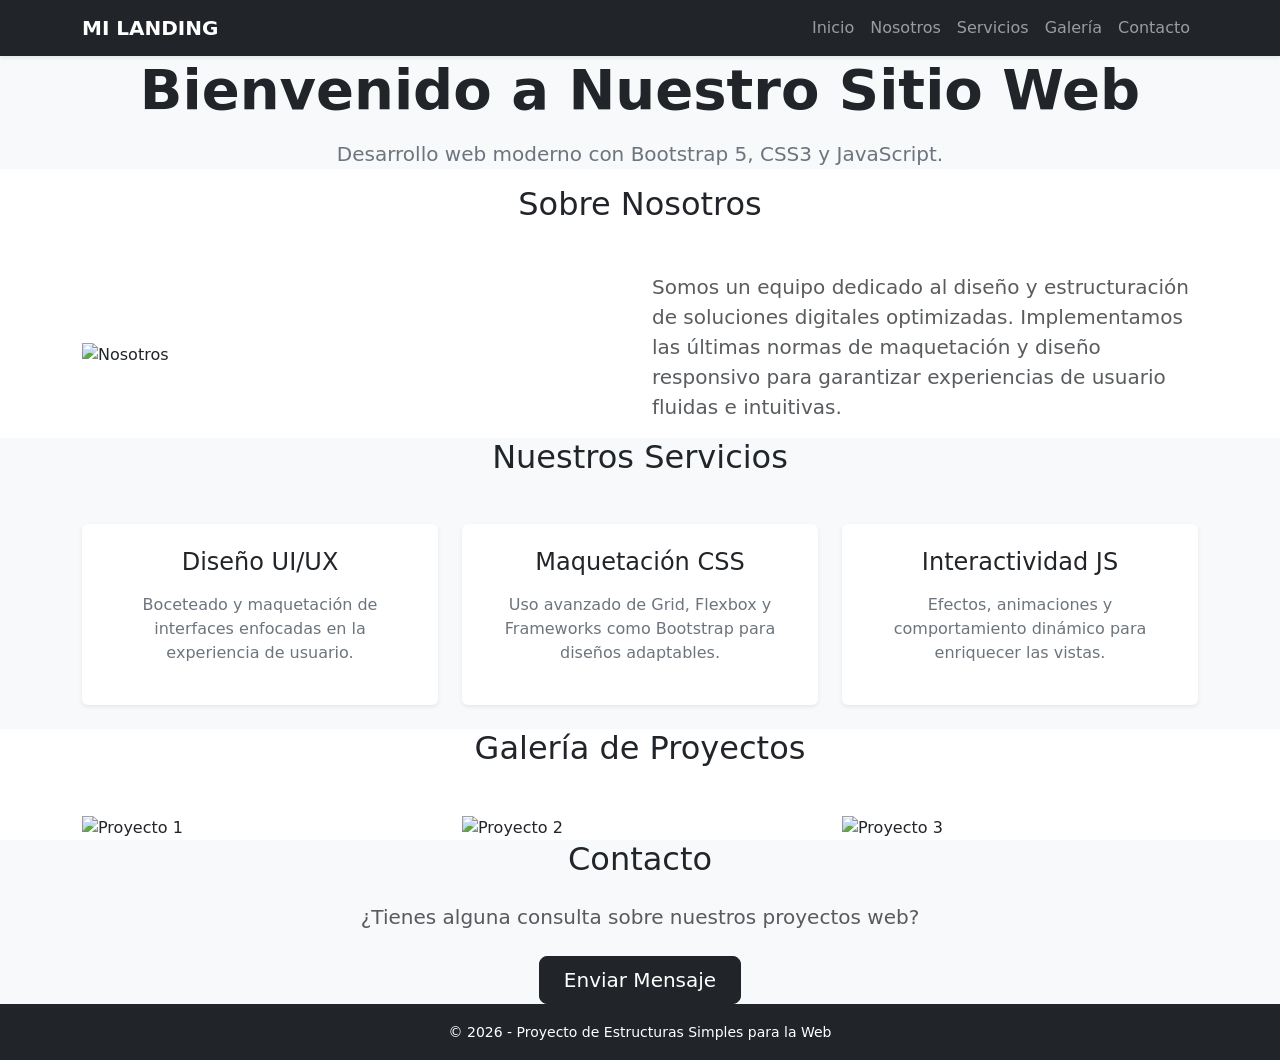
==== commit e99e71be: "Replace EcoGem landing page with new Bootstrap template" ====
--- a/index.html
+++ b/index.html
@@ -3,134 +3,130 @@
 <head>
     <meta charset="UTF-8">
     <meta name="viewport" content="width=device-width, initial-scale=1.0">
-    <title>EcoGem | Bisutería Fina y Gemas Naturales</title>
-    <link rel="stylesheet" href="estilos.css">
+    <title>Landing Page - Estructuras Simples para la Web</title>
+    <!-- Bootstrap CSS v5.3.2 -->
+    <link href="https://cdn.jsdelivr.net/npm/bootstrap@5.3.2/dist/css/bootstrap.min.css" rel="stylesheet">
+    <!-- Estilos Personalizados -->
+    <link rel="stylesheet" href="css/estilos.css">
 </head>
 <body>
 
-    <!-- NAVBAR (Menú de Navegación) -->
-    <header>
-        <nav class="navbar">
-            <a href="index.html" class="logo">EcoGem</a>
-            <ul class="nav-links">
-                <li><a href="index.html" class="active">Inicio</a></li>
-                <li><a href="nosotros.html">Nosotros</a></li>
-                <li><a href="coleccion.html">Colección</a></li>
-                <li><a href="cuidados.html">Cuidados</a></li>
-            </ul>
-        </nav>
-    </header>
+    <!-- Navbar Anclada Superior -->
+    <nav class="navbar navbar-expand-lg navbar-dark bg-dark sticky-top custom-navbar shadow-sm">
+        <div class="container">
+            <a class="navbar-brand fw-bold text-uppercase" href="#inicio">Mi Landing</a>
+            <button class="navbar-toggler" type="button" data-bs-toggle="collapse" data-bs-target="#navbarNav" aria-controls="navbarNav" aria-expanded="false" aria-label="Toggle navigation">
+                <span class="navbar-toggler-icon"></span>
+            </button>
+            <div class="collapse navbar-collapse" id="navbarNav">
+                <ul class="navbar-nav ms-auto">
+                    <li class="nav-item"><a class="nav-link" href="#inicio">Inicio</a></li>
+                    <li class="nav-item"><a class="nav-link" href="#nosotros">Nosotros</a></li>
+                    <li class="nav-item"><a class="nav-link" href="#servicios">Servicios</a></li>
+                    <li class="nav-item"><a class="nav-link" href="#galeria">Galería</a></li>
+                    <li class="nav-item"><a class="nav-link" href="#contacto">Contacto</a></li>
+                </ul>
+            </div>
+        </div>
+    </nav>
 
-    <!-- SLIDER (Carrusel de Imágenes) -->
-    <div class="slider-container">
-        <div class="slides">
-            <div class="slide">
-                <img src="https://images.unsplash.com/photo-1535632066927-ab7c9ab60908?auto=format&fit=crop&w=1200&q=80" alt="Gemas Naturales">
-                <div class="slide-caption">
-                    <h3>Gemas Orgánicas Seleccionadas</h3>
-                    <p>Cuarzos, ágatas y jaspes de máxima pureza.</p>
+    <!-- Sección Inicio -->
+    <section id="inicio" class="section-padding bg-light text-center">
+        <div class="container">
+            <h1 class="section-title display-4 fw-bold">Bienvenido a Nuestro Sitio Web</h1>
+            <p class="lead mt-3 text-secondary">Desarrollo web moderno con Bootstrap 5, CSS3 y JavaScript.</p>
+        </div>
+    </section>
+
+    <!-- Sección Nosotros -->
+    <section id="nosotros" class="section-padding bg-white">
+        <div class="container">
+            <h2 class="section-title text-center mb-5">Sobre Nosotros</h2>
+            <div class="row align-items-center">
+                <div class="col-md-6 mb-4 mb-md-0">
+                    <div class="img-frame-container">
+                        <img src="https://picsum.photos/600/400?random=1" alt="Nosotros" class="img-fluid custom-framed-img">
+                    </div>
                 </div>
-            </div>
-            <div class="slide">
-                <img src="https://images.unsplash.com/photo-1599643478518-a784e5dc4c8f?auto=format&fit=crop&w=1200&q=80" alt="Diseño Artesanal">
-                <div class="slide-caption">
-                    <h3>Diseño Exclusivo y Artesanal</h3>
-                    <p>Cada pieza cuenta una historia única e irrepetible.</p>
-                </div>
-            </div>
-            <div class="slide">
-                <img src="https://images.unsplash.com/photo-1611591475193-270830403f7a?auto=format&fit=crop&w=1200&q=80" alt="Bisutería Fina">
-                <div class="slide-caption">
-                    <h3>Elegancia Atemporal</h3>
-                    <p>Complementos diseñados para resaltar tu personalidad.</p>
+                <div class="col-md-6">
+                    <p class="fs-5 text-muted">
+                        Somos un equipo dedicado al diseño y estructuración de soluciones digitales optimizadas. Implementamos las últimas normas de maquetación y diseño responsivo para garantizar experiencias de usuario fluidas e intuitivas.
+                    </p>
                 </div>
             </div>
         </div>
-    </div>
+    </section>
 
-    <!-- CONTENIDO PRINCIPAL: 4 SECCIONES DE INFORMACIÓN -->
-    <main class="container">
+    <!-- Sección Servicios -->
+    <section id="servicios" class="section-padding bg-light">
+        <div class="container">
+            <h2 class="section-title text-center mb-5">Nuestros Servicios</h2>
+            <div class="row text-center">
+                <div class="col-md-4 mb-4">
+                    <div class="p-4 bg-white rounded shadow-sm h-100">
+                        <h3 class="h4 mb-3">Diseño UI/UX</h3>
+                        <p class="text-secondary">Boceteado y maquetación de interfaces enfocadas en la experiencia de usuario.</p>
+                    </div>
+                </div>
+                <div class="col-md-4 mb-4">
+                    <div class="p-4 bg-white rounded shadow-sm h-100">
+                        <h3 class="h4 mb-3">Maquetación CSS</h3>
+                        <p class="text-secondary">Uso avanzado de Grid, Flexbox y Frameworks como Bootstrap para diseños adaptables.</p>
+                    </div>
+                </div>
+                <div class="col-md-4 mb-4">
+                    <div class="p-4 bg-white rounded shadow-sm h-100">
+                        <h3 class="h4 mb-3">Interactividad JS</h3>
+                        <p class="text-secondary">Efectos, animaciones y comportamiento dinámico para enriquecer las vistas.</p>
+                    </div>
+                </div>
+            </div>
+        </div>
+    </section>
 
-        <!-- Sección 1 -->
-        <section class="section-info">
-            <img src="https://images.unsplash.com/photo-1515562141207-7a88fb7ce338?auto=format&fit=crop&w=600&q=80" alt="Origen de las gemas">
-            <div class="section-text">
-                <h2>Origen y Pureza Mineral</h2>
-                <p>Nuestras piezas son elaboradas con minerales auténticos extraídos de forma ética. Incorporamos amatistas, ágatas, cuarzos y jades seleccionados meticulosamente por su brillo, coloración natural y propiedades energéticas. Cada piedra es trabajada respetando su forma y tonalidad original.</p>
+    <!-- Sección Galería -->
+    <section id="galeria" class="section-padding bg-white">
+        <div class="container">
+            <h2 class="section-title text-center mb-5">Galería de Proyectos</h2>
+            <div class="row g-4">
+                <div class="col-md-4">
+                    <div class="img-frame-container">
+                        <img src="https://picsum.photos/500/350?random=2" alt="Proyecto 1" class="img-fluid custom-framed-img">
+                    </div>
+                </div>
+                <div class="col-md-4">
+                    <div class="img-frame-container">
+                        <img src="https://picsum.photos/500/350?random=3" alt="Proyecto 2" class="img-fluid custom-framed-img">
+                    </div>
+                </div>
+                <div class="col-md-4">
+                    <div class="img-frame-container">
+                        <img src="https://picsum.photos/500/350?random=4" alt="Proyecto 3" class="img-fluid custom-framed-img">
+                    </div>
+                </div>
             </div>
-        </section>
+        </div>
+    </section>
 
-        <!-- Sección 2 (Reverse) -->
-        <section class="section-info reverse">
-            <img src="https://images.unsplash.com/photo-1605100804763-247f67b3557e?auto=format&fit=crop&w=600&q=80" alt="Proceso Artesanal">
-            <div class="section-text">
-                <h2>Confección 100% Artesanal</h2>
-                <p>Ensamblamos cada pulsera, collar y zarcillo de manera manual, empleando técnicas tradicionales de enhebrado y entorchado en hilos de alta resistencia y metales inoxidables. Este proceso cuidadoso garantiza piezas duraderas con acabados de alta calidad estética.</p>
-            </div>
-        </section>
+    <!-- Sección Contacto -->
+    <section id="contacto" class="section-padding bg-light">
+        <div class="container text-center">
+            <h2 class="section-title mb-4">Contacto</h2>
+            <p class="lead text-muted mb-4">¿Tienes alguna consulta sobre nuestros proyectos web?</p>
+            <a href="mailto:contacto@ejemplo.com" class="btn btn-dark btn-lg px-4">Enviar Mensaje</a>
+        </div>
+    </section>
 
-        <!-- Sección 3 -->
-        <section class="section-info">
-            <img src="https://images.unsplash.com/photo-1535632066927-ab7c9ab60908?auto=format&fit=crop&w=600&q=80" alt="Simbolismo y Energía">
-            <div class="section-text">
-                <h2>Simbolismo y Armonía</h2>
-                <p>Más allá de ser accesorios decorativos, las gemas naturales han sido valoradas históricamente por sus significados simbólicos. Desde la calma asociada a la amatista hasta la fuerza del jaspe rojo, nuestras colecciones integran elementos que aportan equilibrio y estilo a la vida cotidiana.</p>
-            </div>
-        </section>
-
-        <!-- Sección 4 (Reverse) -->
-        <section class="section-info reverse">
-            <img src="https://images.unsplash.com/photo-1611591475193-270830403f7a?auto=format&fit=crop&w=600&q=80" alt="Sostenibilidad">
-            <div class="section-text">
-                <h2>Compromiso con la Sostenibilidad</h2>
-                <p>Promovemos una moda consciente e intemporal. Al trabajar con insumos naturales de origen ético y empaques ecofriendly, reducimos el impacto ambiental y ofrecemos una alternativa duradera ante la producción masiva de accesorios sintéticos.</p>
-            </div>
-        </section>
-
-        <!-- SECCIÓN DE VÍDEO EN FORMATO WEB HTML5 LOCAL -->
-        <section class="video-section">
-            <h2>Proceso de Elaboración en Vídeo</h2>
-            <p>Observa el proceso artesanal de selección, pulido y ensamblado de nuestras gemas minerales.</p>
-            <div class="video-wrapper">
-                <video controls poster="https://images.unsplash.com/photo-1599643478518-a784e5dc4c8f?auto=format&fit=crop&w=800&q=80">
-                    <source src="video.mp4" type="video/mp4">
-                    Tu navegador no soporta el formato de vídeo web HTML5.
-                </video>
-            </div>
-        </section>
-
-        <!-- FORMULARIO DE CONTACTO CON VALIDACIÓN REQUIRED -->
-        <section class="contact-section">
-            <h2>Contáctanos</h2>
-            <form action="#" method="POST">
-                <div class="form-group">
-                    <label for="nombre">Nombre y Apellido:</label>
-                    <input type="text" id="nombre" name="nombre" placeholder="Ej. Maria Perez" required>
-                </div>
-                <div class="form-group">
-                    <label for="email">Correo Electrónico:</label>
-                    <input type="email" id="email" name="email" placeholder="ejemplo@correo.com" required>
-                </div>
-                <div class="form-group">
-                    <label for="mensaje">Mensaje:</label>
-                    <textarea id="mensaje" name="mensaje" rows="5" placeholder="Escribe tu consulta aquí..." required></textarea>
-                </div>
-                <button type="submit" class="btn-submit">Enviar Mensaje</button>
-            </form>
-        </section>
-
-    </main>
-
-    <!-- FOOTER INSTITUCIONAL -->
-    <footer>
-        <p class="footer-brand">UNIVERSIDAD BICENTENARIA DE ARAGUA</p>
-        <p>Vicerrectorado Académico | Decanato de Ingeniería</p>
-        <p>Desarrollado por: <strong>OctavioB</strong> | C.I.: <strong>V-31951795</strong></p>
-        <p>&copy; 2026 EcoGem. Todos los derechos reservados.</p>
+    <!-- Footer -->
+    <footer class="bg-dark text-white text-center py-3">
+        <div class="container">
+            <small>&copy; 2026 - Proyecto de Estructuras Simples para la Web</small>
+        </div>
     </footer>
 
+    <!-- Bootstrap JS Bundle -->
+    <script src="https://cdn.jsdelivr.net/npm/bootstrap@5.3.2/dist/js/bootstrap.bundle.min.js"></script>
+    <!-- Script Personalizado JS -->
+    <script src="js/script.js"></script>
 </body>
 </html>
-
-
-
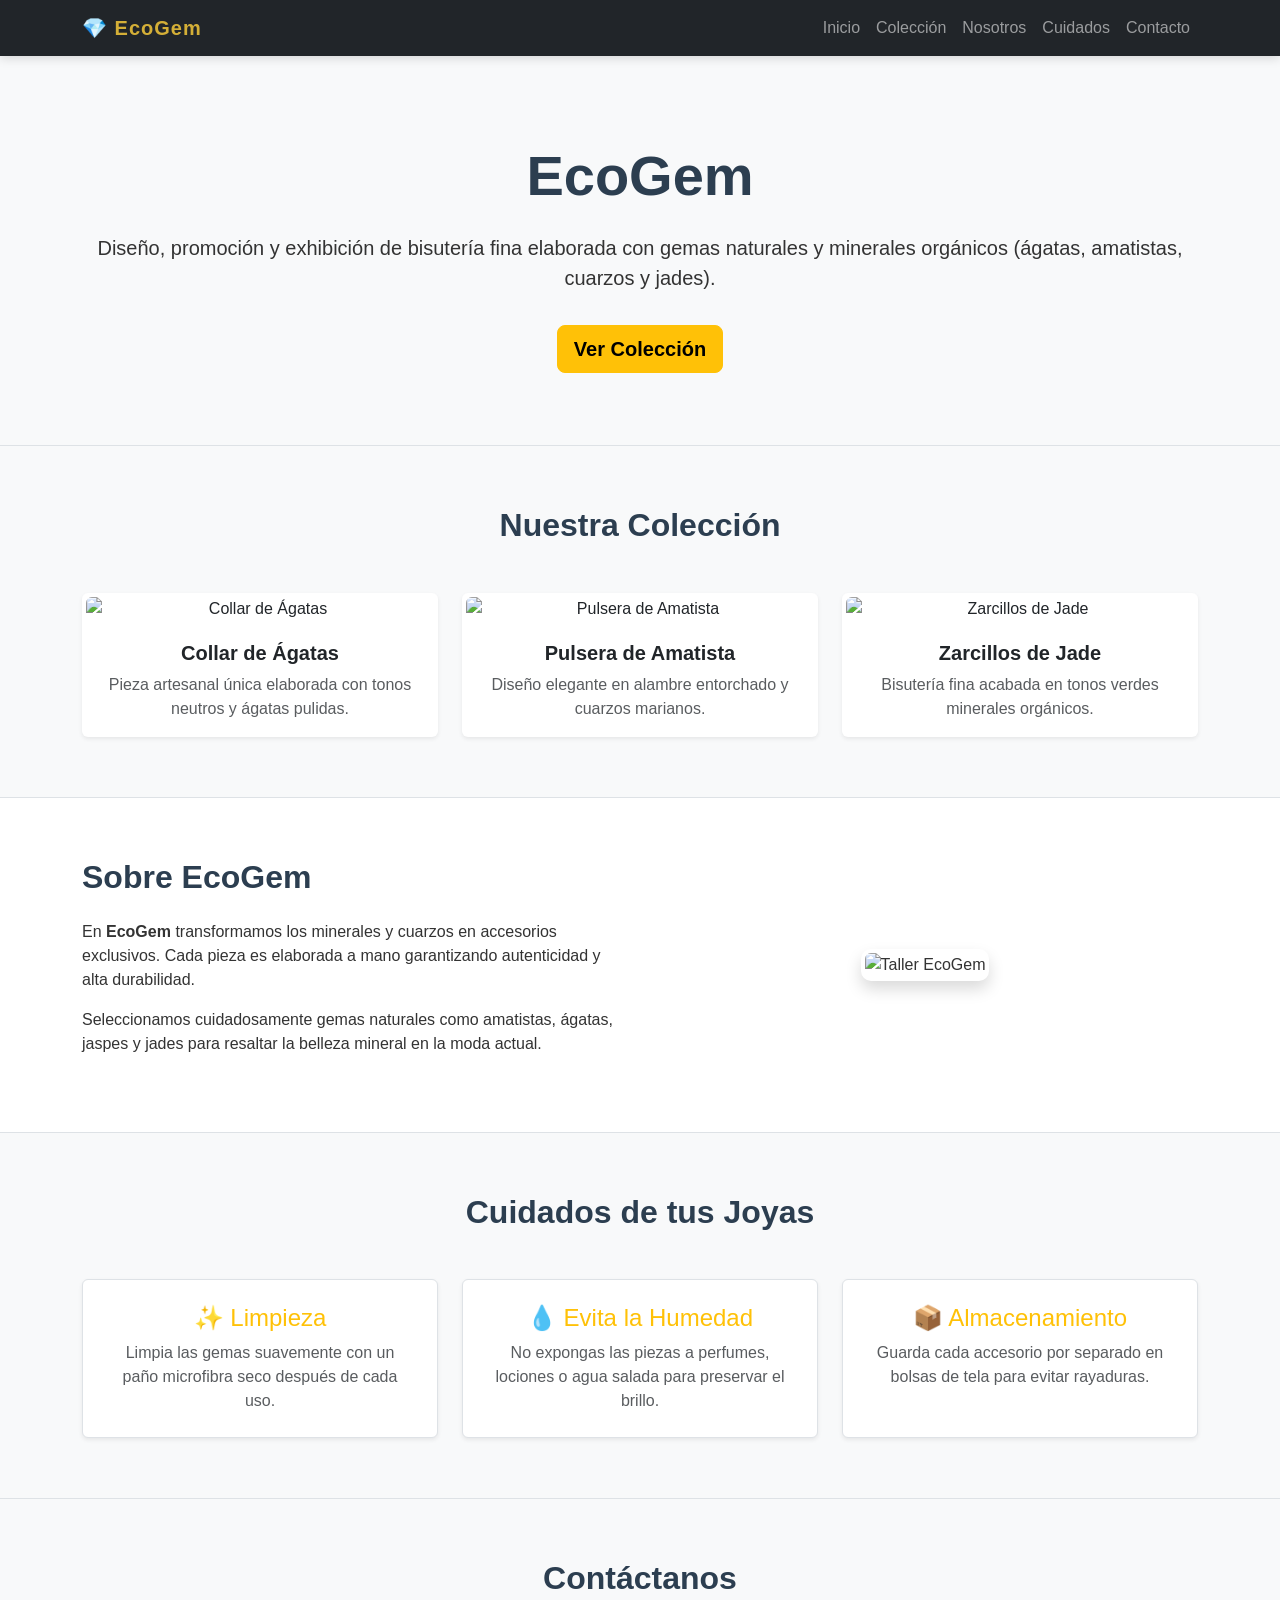
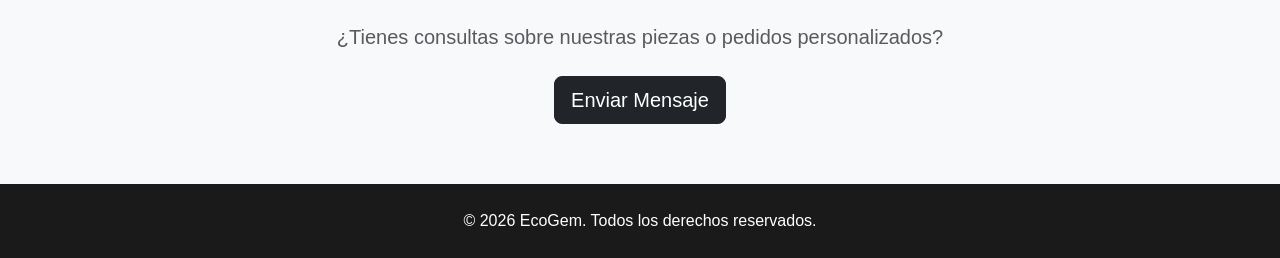
==== commit 0b2441ab: "Replace landing page content with EcoGem website" ====
--- a/index.html
+++ b/index.html
@@ -1,132 +1,140 @@
 <!DOCTYPE html>
 <html lang="es">
 <head>
-    <meta charset="UTF-8">
-    <meta name="viewport" content="width=device-width, initial-scale=1.0">
-    <title>Landing Page - Estructuras Simples para la Web</title>
-    <!-- Bootstrap CSS v5.3.2 -->
-    <link href="https://cdn.jsdelivr.net/npm/bootstrap@5.3.2/dist/css/bootstrap.min.css" rel="stylesheet">
-    <!-- Estilos Personalizados -->
-    <link rel="stylesheet" href="css/estilos.css">
+  <meta charset="UTF-8">
+  <meta name="viewport" content="width=device-width, initial-scale=1.0">
+  <title>EcoGem - Bisutería Fina y Gemas Naturales</title>
+  
+  <!-- Bootstrap 5 CSS -->
+  <link href="https://cdn.jsdelivr.net/npm/bootstrap@5.3.2/dist/css/bootstrap.min.css" rel="stylesheet">
+  
+  <!-- Hoja de Estilos Personalizada en la Subcarpeta css -->
+  <link rel="stylesheet" href="css/estilos.css">
 </head>
 <body>
 
-    <!-- Navbar Anclada Superior -->
-    <nav class="navbar navbar-expand-lg navbar-dark bg-dark sticky-top custom-navbar shadow-sm">
-        <div class="container">
-            <a class="navbar-brand fw-bold text-uppercase" href="#inicio">Mi Landing</a>
-            <button class="navbar-toggler" type="button" data-bs-toggle="collapse" data-bs-target="#navbarNav" aria-controls="navbarNav" aria-expanded="false" aria-label="Toggle navigation">
-                <span class="navbar-toggler-icon"></span>
-            </button>
-            <div class="collapse navbar-collapse" id="navbarNav">
-                <ul class="navbar-nav ms-auto">
-                    <li class="nav-item"><a class="nav-link" href="#inicio">Inicio</a></li>
-                    <li class="nav-item"><a class="nav-link" href="#nosotros">Nosotros</a></li>
-                    <li class="nav-item"><a class="nav-link" href="#servicios">Servicios</a></li>
-                    <li class="nav-item"><a class="nav-link" href="#galeria">Galería</a></li>
-                    <li class="nav-item"><a class="nav-link" href="#contacto">Contacto</a></li>
-                </ul>
-            </div>
+  <!-- NAVEGACIÓN SUPERIOR FIJA (FIXED-TOP) -->
+  <nav class="navbar navbar-expand-lg navbar-dark bg-dark fixed-top">
+    <div class="container">
+      <a class="navbar-brand" href="#inicio">💎 EcoGem</a>
+      <button class="navbar-toggler" type="button" data-bs-toggle="collapse" data-bs-target="#navbarNav">
+        <span class="navbar-toggler-icon"></span>
+      </button>
+      <div class="collapse navbar-collapse" id="navbarNav">
+        <ul class="navbar-nav ms-auto">
+          <li class="nav-item"><a class="nav-link" href="#inicio">Inicio</a></li>
+          <li class="nav-item"><a class="nav-link" href="#coleccion">Colección</a></li>
+          <li class="nav-item"><a class="nav-link" href="#nosotros">Nosotros</a></li>
+          <li class="nav-item"><a class="nav-link" href="#cuidados">Cuidados</a></li>
+          <li class="nav-item"><a class="nav-link" href="#contacto">Contacto</a></li>
+        </ul>
+      </div>
+    </div>
+  </nav>
+
+  <!-- SECCIÓN INICIO / HERO -->
+  <header id="inicio" class="bg-light py-5 text-center border-bottom">
+    <div class="container py-4">
+      <h1 class="display-4 fw-bold titulo-seccion">EcoGem</h1>
+      <p class="lead mt-3">Diseño, promoción y exhibición de bisutería fina elaborada con gemas naturales y minerales orgánicos (ágatas, amatistas, cuarzos y jades).</p>
+      <a href="#coleccion" class="btn btn-warning btn-lg mt-3 fw-bold">Ver Colección</a>
+    </div>
+  </header>
+
+  <!-- SECCIÓN COLECCIÓN -->
+  <section id="coleccion" class="container text-center">
+    <h2 class="mb-5 titulo-seccion">Nuestra Colección</h2>
+    <div class="row g-4">
+      <div class="col-md-4">
+        <div class="card h-100 shadow-sm border-0">
+          <img src="https://images.unsplash.com/photo-1599643478518-a784e5dc4c8f?auto=format&fit=crop&w=600&q=80" class="card-img-top img-fluid img-marco" alt="Collar de Ágatas">
+          <div class="card-body">
+            <h5 class="card-title fw-bold">Collar de Ágatas</h5>
+            <p class="card-text text-muted">Pieza artesanal única elaborada con tonos neutros y ágatas pulidas.</p>
+          </div>
         </div>
-    </nav>
+      </div>
+      <div class="col-md-4">
+        <div class="card h-100 shadow-sm border-0">
+          <img src="https://images.unsplash.com/photo-1611591475140-4388cf34ff5f?auto=format&fit=crop&w=600&q=80" class="card-img-top img-fluid img-marco" alt="Pulsera de Amatista">
+          <div class="card-body">
+            <h5 class="card-title fw-bold">Pulsera de Amatista</h5>
+            <p class="card-text text-muted">Diseño elegante en alambre entorchado y cuarzos marianos.</p>
+          </div>
+        </div>
+      </div>
+      <div class="col-md-4">
+        <div class="card h-100 shadow-sm border-0">
+          <img src="https://images.unsplash.com/photo-1535632066927-ab7c9ab60908?auto=format&fit=crop&w=600&q=80" class="card-img-top img-fluid img-marco" alt="Zarcillos de Jade">
+          <div class="card-body">
+            <h5 class="card-title fw-bold">Zarcillos de Jade</h5>
+            <p class="card-text text-muted">Bisutería fina acabada en tonos verdes minerales orgánicos.</p>
+          </div>
+        </div>
+      </div>
+    </div>
+  </section>
 
-    <!-- Sección Inicio -->
-    <section id="inicio" class="section-padding bg-light text-center">
-        <div class="container">
-            <h1 class="section-title display-4 fw-bold">Bienvenido a Nuestro Sitio Web</h1>
-            <p class="lead mt-3 text-secondary">Desarrollo web moderno con Bootstrap 5, CSS3 y JavaScript.</p>
+  <!-- SECCIÓN NOSOTROS -->
+  <section id="nosotros" class="bg-white border-top border-bottom">
+    <div class="container">
+      <div class="row align-items-center">
+        <div class="col-md-6">
+          <h2 class="mb-4 titulo-seccion">Sobre EcoGem</h2>
+          <p>En <strong>EcoGem</strong> transformamos los minerales y cuarzos en accesorios exclusivos. Cada pieza es elaborada a mano garantizando autenticidad y alta durabilidad.</p>
+          <p>Seleccionamos cuidadosamente gemas naturales como amatistas, ágatas, jaspes y jades para resaltar la belleza mineral en la moda actual.</p>
         </div>
-    </section>
+        <div class="col-md-6 text-center">
+          <img src="https://images.unsplash.com/photo-1515562141207-7a88fb7ce338?auto=format&fit=crop&w=600&q=80" class="img-fluid img-marco shadow" alt="Taller EcoGem">
+        </div>
+      </div>
+    </div>
+  </section>
 
-    <!-- Sección Nosotros -->
-    <section id="nosotros" class="section-padding bg-white">
-        <div class="container">
-            <h2 class="section-title text-center mb-5">Sobre Nosotros</h2>
-            <div class="row align-items-center">
-                <div class="col-md-6 mb-4 mb-md-0">
-                    <div class="img-frame-container">
-                        <img src="https://picsum.photos/600/400?random=1" alt="Nosotros" class="img-fluid custom-framed-img">
-                    </div>
-                </div>
-                <div class="col-md-6">
-                    <p class="fs-5 text-muted">
-                        Somos un equipo dedicado al diseño y estructuración de soluciones digitales optimizadas. Implementamos las últimas normas de maquetación y diseño responsivo para garantizar experiencias de usuario fluidas e intuitivas.
-                    </p>
-                </div>
-            </div>
+  <!-- SECCIÓN CUIDADOS -->
+  <section id="cuidados" class="container text-center">
+    <h2 class="mb-4 titulo-seccion">Cuidados de tus Joyas</h2>
+    <div class="row mt-4">
+      <div class="col-md-4">
+        <div class="p-4 border rounded bg-white shadow-sm h-100">
+          <h4 class="text-warning">✨ Limpieza</h4>
+          <p class="text-muted mb-0">Limpia las gemas suavemente con un paño microfibra seco después de cada uso.</p>
         </div>
-    </section>
+      </div>
+      <div class="col-md-4">
+        <div class="p-4 border rounded bg-white shadow-sm h-100">
+          <h4 class="text-warning">💧 Evita la Humedad</h4>
+          <p class="text-muted mb-0">No expongas las piezas a perfumes, lociones o agua salada para preservar el brillo.</p>
+        </div>
+      </div>
+      <div class="col-md-4">
+        <div class="p-4 border rounded bg-white shadow-sm h-100">
+          <h4 class="text-warning">📦 Almacenamiento</h4>
+          <p class="text-muted mb-0">Guarda cada accesorio por separado en bolsas de tela para evitar rayaduras.</p>
+        </div>
+      </div>
+    </div>
+  </section>
 
-    <!-- Sección Servicios -->
-    <section id="servicios" class="section-padding bg-light">
-        <div class="container">
-            <h2 class="section-title text-center mb-5">Nuestros Servicios</h2>
-            <div class="row text-center">
-                <div class="col-md-4 mb-4">
-                    <div class="p-4 bg-white rounded shadow-sm h-100">
-                        <h3 class="h4 mb-3">Diseño UI/UX</h3>
-                        <p class="text-secondary">Boceteado y maquetación de interfaces enfocadas en la experiencia de usuario.</p>
-                    </div>
-                </div>
-                <div class="col-md-4 mb-4">
-                    <div class="p-4 bg-white rounded shadow-sm h-100">
-                        <h3 class="h4 mb-3">Maquetación CSS</h3>
-                        <p class="text-secondary">Uso avanzado de Grid, Flexbox y Frameworks como Bootstrap para diseños adaptables.</p>
-                    </div>
-                </div>
-                <div class="col-md-4 mb-4">
-                    <div class="p-4 bg-white rounded shadow-sm h-100">
-                        <h3 class="h4 mb-3">Interactividad JS</h3>
-                        <p class="text-secondary">Efectos, animaciones y comportamiento dinámico para enriquecer las vistas.</p>
-                    </div>
-                </div>
-            </div>
-        </div>
-    </section>
+  <!-- SECCIÓN CONTACTO -->
+  <section id="contacto" class="bg-light border-top text-center">
+    <div class="container">
+      <h2 class="mb-4 titulo-seccion">Contáctanos</h2>
+      <p class="lead text-muted mb-4">¿Tienes consultas sobre nuestras piezas o pedidos personalizados?</p>
+      <a href="mailto:info@ecogem.com" class="btn btn-dark btn-lg">Enviar Mensaje</a>
+    </div>
+  </section>
 
-    <!-- Sección Galería -->
-    <section id="galeria" class="section-padding bg-white">
-        <div class="container">
-            <h2 class="section-title text-center mb-5">Galería de Proyectos</h2>
-            <div class="row g-4">
-                <div class="col-md-4">
-                    <div class="img-frame-container">
-                        <img src="https://picsum.photos/500/350?random=2" alt="Proyecto 1" class="img-fluid custom-framed-img">
-                    </div>
-                </div>
-                <div class="col-md-4">
-                    <div class="img-frame-container">
-                        <img src="https://picsum.photos/500/350?random=3" alt="Proyecto 2" class="img-fluid custom-framed-img">
-                    </div>
-                </div>
-                <div class="col-md-4">
-                    <div class="img-frame-container">
-                        <img src="https://picsum.photos/500/350?random=4" alt="Proyecto 3" class="img-fluid custom-framed-img">
-                    </div>
-                </div>
-            </div>
-        </div>
-    </section>
+  <!-- PIE DE PÁGINA -->
+  <footer class="text-center">
+    <div class="container">
+      <p class="mb-0">&copy; 2026 EcoGem. Todos los derechos reservados.</p>
+    </div>
+  </footer>
 
-    <!-- Sección Contacto -->
-    <section id="contacto" class="section-padding bg-light">
-        <div class="container text-center">
-            <h2 class="section-title mb-4">Contacto</h2>
-            <p class="lead text-muted mb-4">¿Tienes alguna consulta sobre nuestros proyectos web?</p>
-            <a href="mailto:contacto@ejemplo.com" class="btn btn-dark btn-lg px-4">Enviar Mensaje</a>
-        </div>
-    </section>
-
-    <!-- Footer -->
-    <footer class="bg-dark text-white text-center py-3">
-        <div class="container">
-            <small>&copy; 2026 - Proyecto de Estructuras Simples para la Web</small>
-        </div>
-    </footer>
-
-    <!-- Bootstrap JS Bundle -->
-    <script src="https://cdn.jsdelivr.net/npm/bootstrap@5.3.2/dist/js/bootstrap.bundle.min.js"></script>
-    <!-- Script Personalizado JS -->
-    <script src="js/script.js"></script>
+  <!-- Bootstrap 5 JavaScript Bundle -->
+  <script src="https://cdn.jsdelivr.net/npm/bootstrap@5.3.2/dist/js/bootstrap.bundle.min.js"></script>
+  <!-- Script Personalizado en la Subcarpeta js -->
+  <script src="js/script.js"></script>
 </body>
 </html>
--- a/css/estilos.css
+++ b/css/estilos.css
@@ -0,0 +1,81 @@
+/* ==========================================
+   1. CONFIGURACIÓN GENERAL Y SMOOTH SCROLLING
+   ========================================== */
+html {
+  scroll-behavior: smooth; /* Desplazamiento suave entre secciones */
+}
+
+body {
+  font-family: 'Segoe UI', Tahoma, Geneva, Verdana, sans-serif;
+  padding-top: 70px; /* Compensación para que el navbar fijo no tape el contenido */
+  background-color: #f8f9fa;
+  color: #333333;
+}
+
+/* ==========================================
+   2. ESTILOS DEL NAVBAR (MENÚ FIX-TOP)
+   ========================================== */
+.navbar {
+  box-shadow: 0 2px 10px rgba(0, 0, 0, 0.15);
+}
+
+.navbar-brand {
+  font-weight: bold;
+  letter-spacing: 1px;
+  color: #d4af37 !important; /* Tono dorado para EcoGem */
+}
+
+.nav-link {
+  transition: color 0.3s ease;
+}
+
+.nav-link:hover {
+  color: #d4af37 !important;
+}
+
+/* ==========================================
+   3. TRANSICIONES Y EFECTOS EN TÍTULOS
+   ========================================== */
+.titulo-seccion {
+  color: #2c3e50; /* Color base */
+  font-weight: 700;
+  display: inline-block;
+  transition: transform 0.4s ease-in-out, color 0.4s ease-in-out;
+  cursor: pointer;
+}
+
+/* Efecto Hover: Cambia de color a dorado y se amplía de forma fluida */
+.titulo-seccion:hover {
+  color: #d4af37;
+  transform: scale(1.06);
+}
+
+/* ==========================================
+   4. EFECTOS Y TRANSICIONES EN IMÁGENES (MARCO)
+   ========================================== */
+.img-marco {
+  transition: transform 0.4s ease, box-shadow 0.4s ease, border-color 0.4s ease;
+  border: 4px solid transparent;
+  border-radius: 10px;
+  object-fit: cover;
+}
+
+/* Efecto Hover: Marco dorado, sombra y zoom sutil */
+.img-marco:hover {
+  transform: scale(1.04);
+  border-color: #d4af37;
+  box-shadow: 0 12px 25px rgba(0, 0, 0, 0.25);
+}
+
+/* ==========================================
+   5. SECCIONES Y PIE DE PÁGINA
+   ========================================== */
+section {
+  padding: 60px 0;
+}
+
+footer {
+  background-color: #1a1a1a;
+  color: #ffffff;
+  padding: 25px 0;
+}
